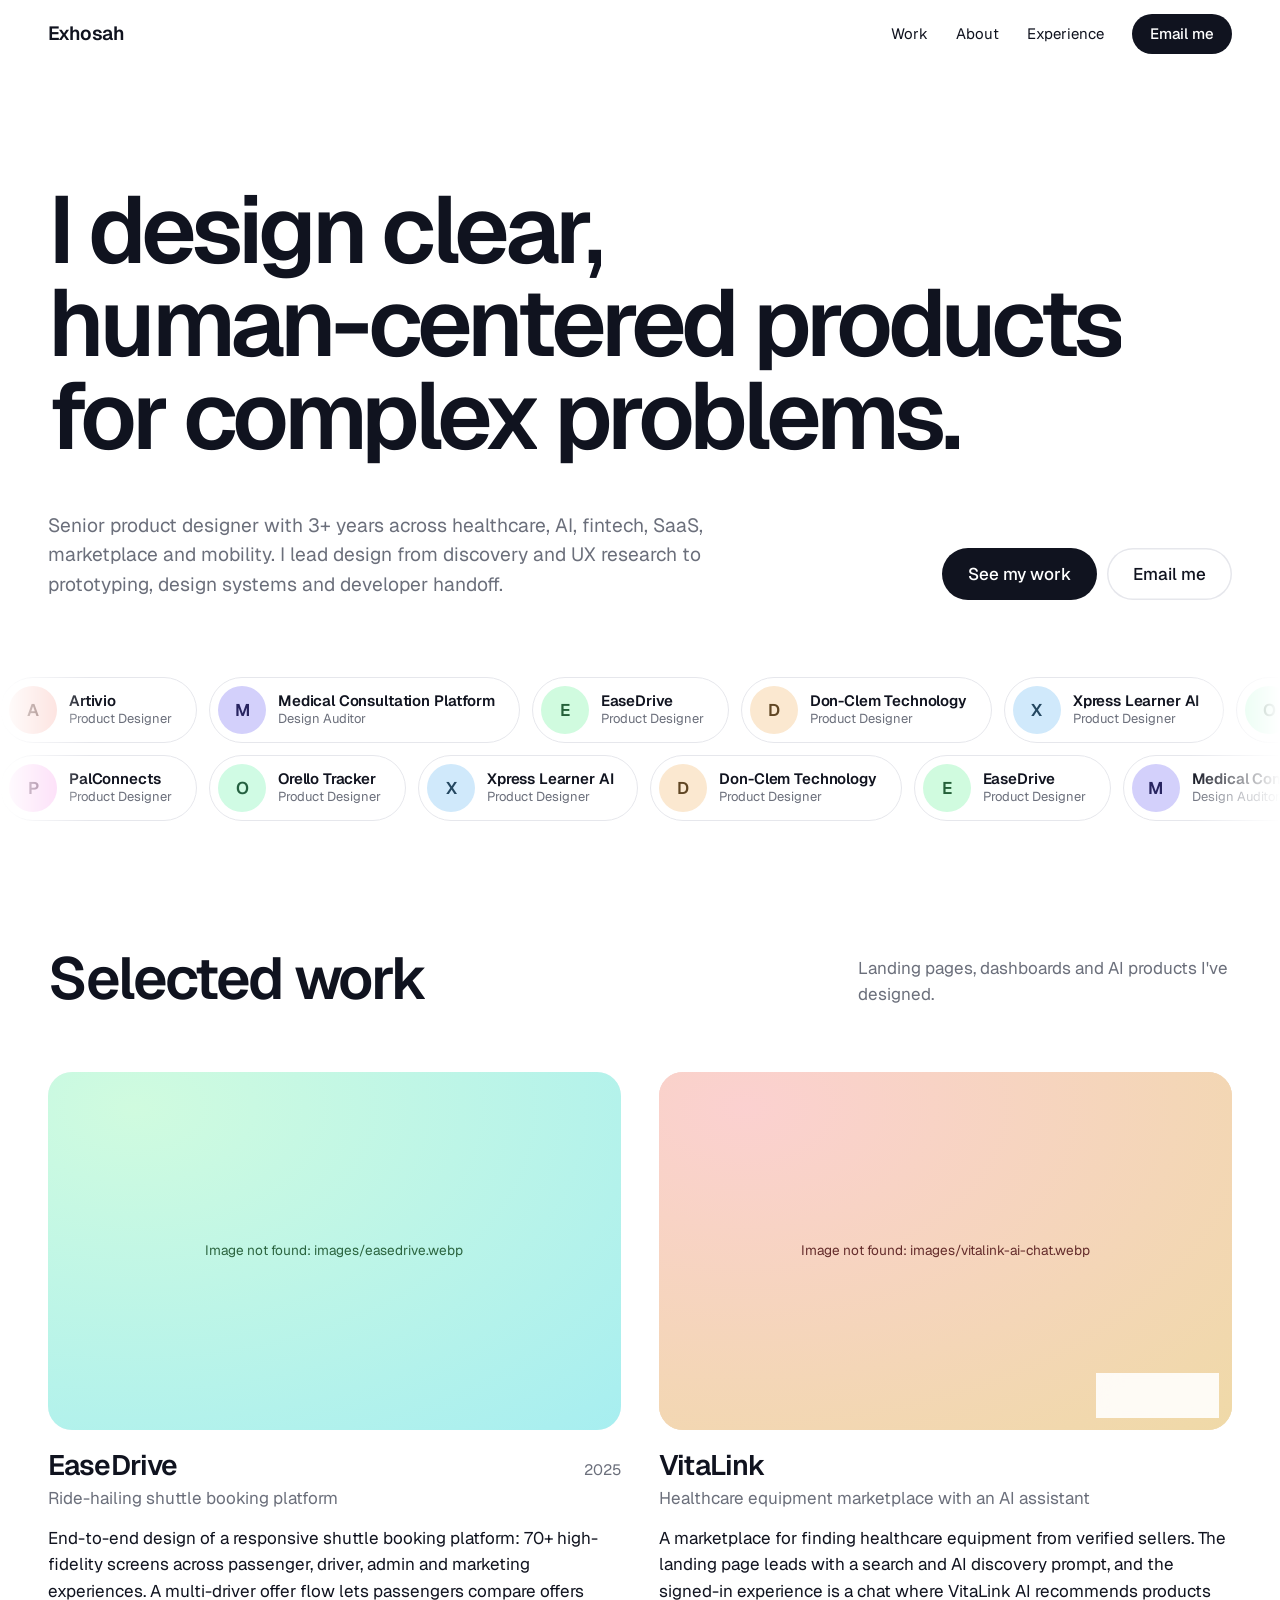
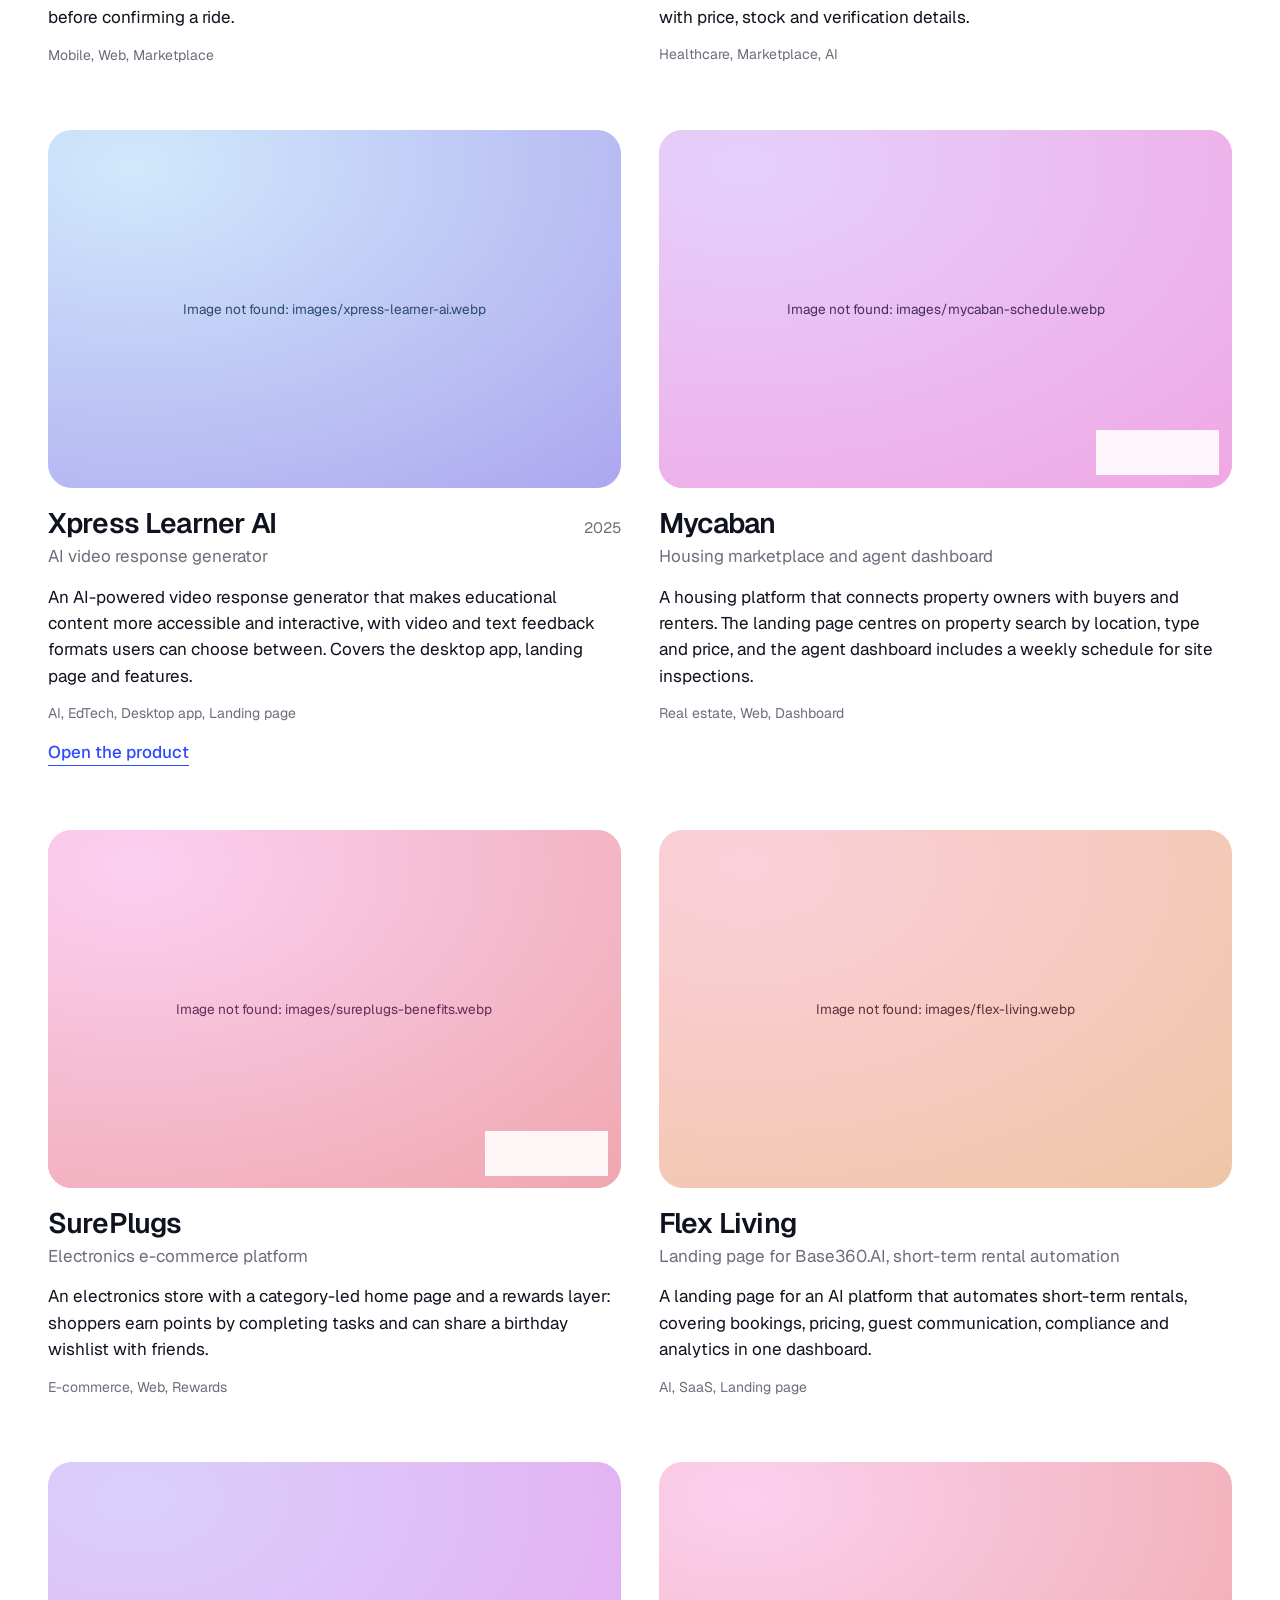
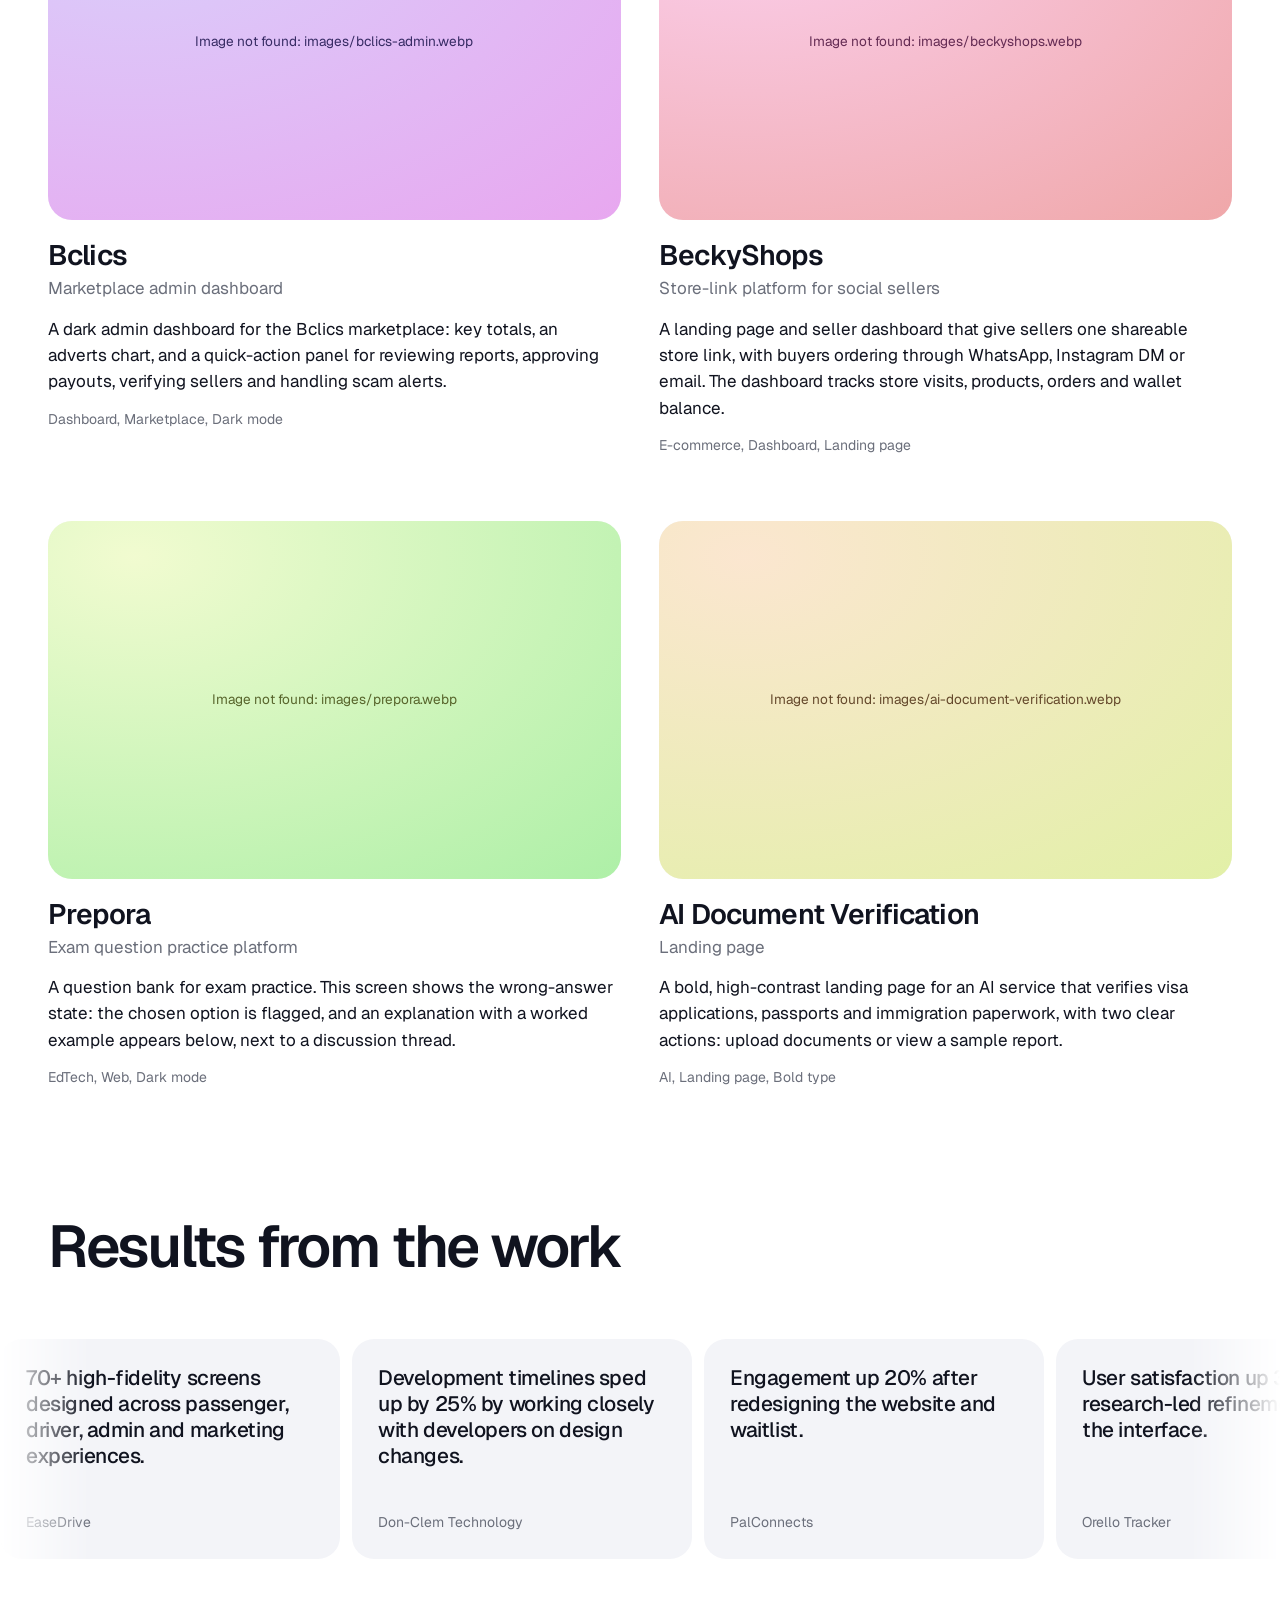
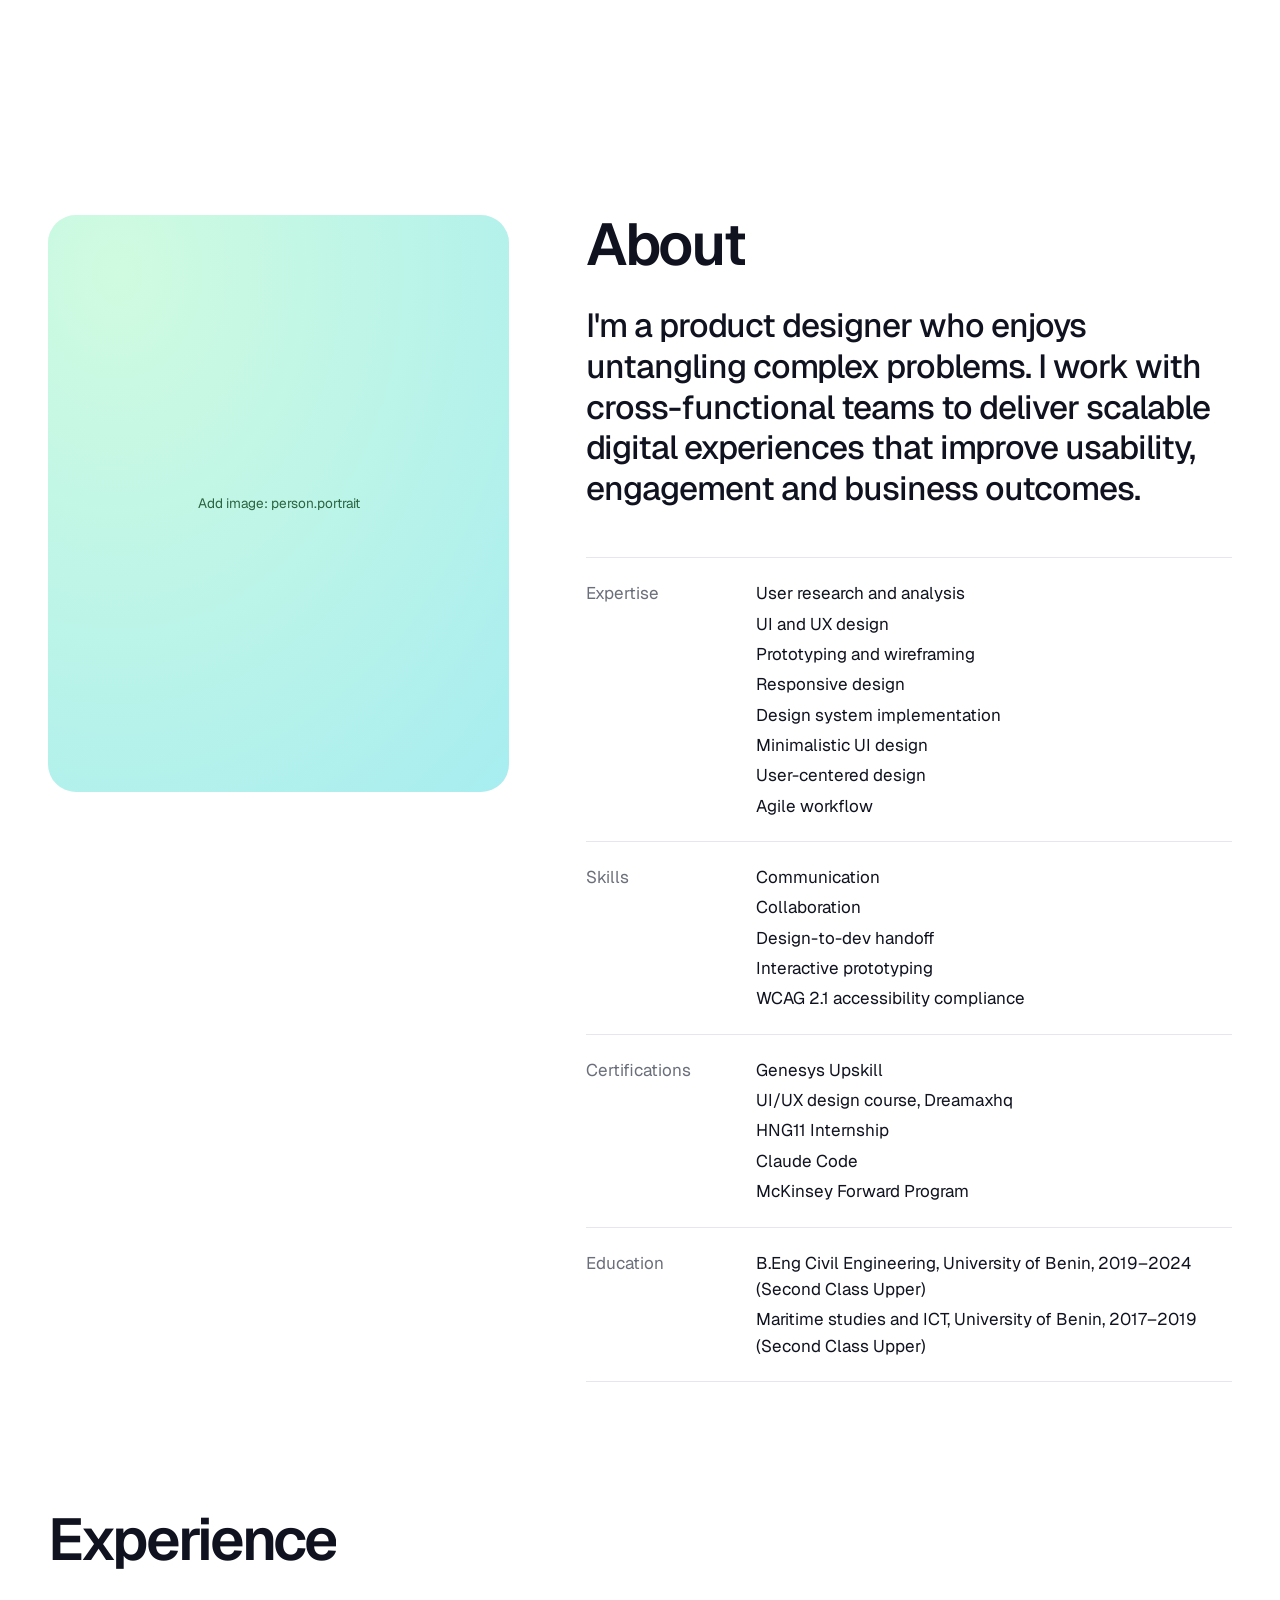
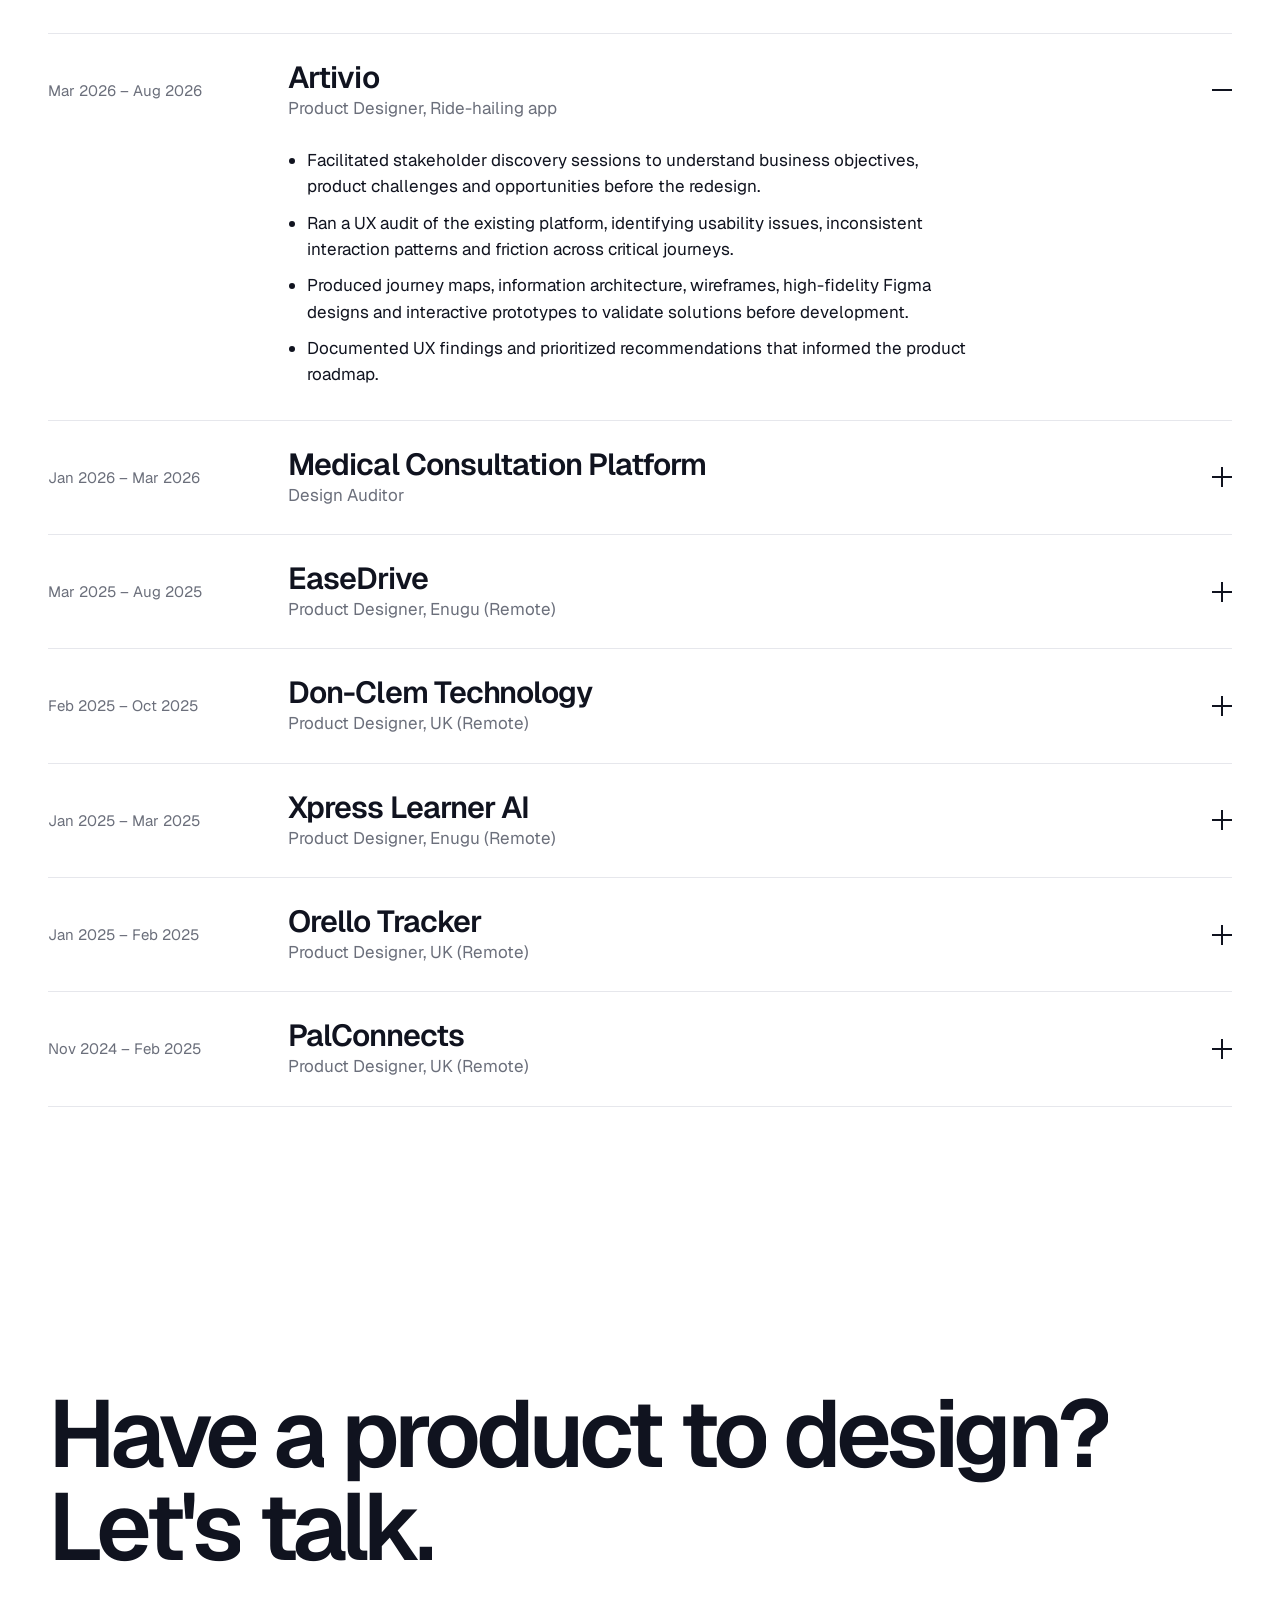
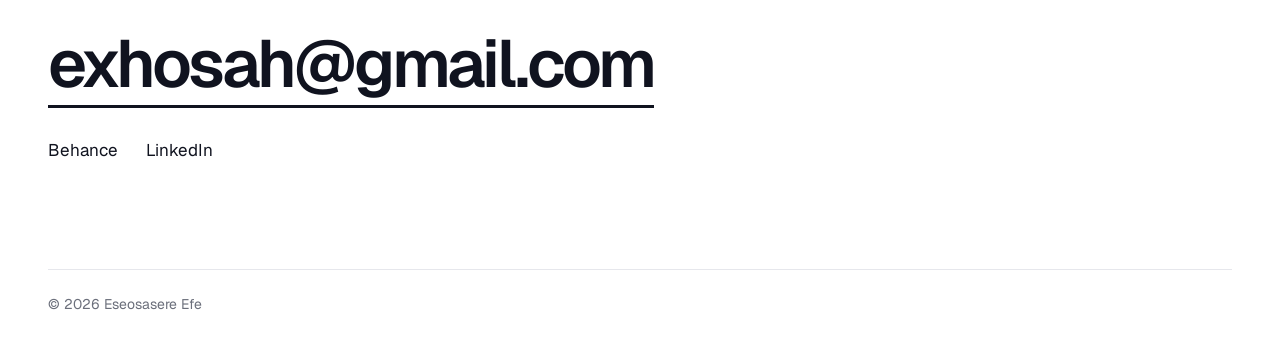
==== index.html @ f3c44dd8 "Add files via upload" ====
<!DOCTYPE html>
<html lang="en">
<head>
<meta charset="utf-8">
<meta name="viewport" content="width=device-width, initial-scale=1">
<title>Eseosasere Efe — Senior Product Designer</title>
<meta name="description" content="">

<script>
/* =========================================================================
   ✏️  EDIT YOUR CONTENT HERE  —  this is the only part you need to touch
   =========================================================================

   TEXT      Change anything inside "quotes".
   IMAGES    Each project has  images: ["images/a.webp", "images/b.webp"].
             The first image is the cover; extra images become a slideshow
             with arrows. Files live in the "images" folder next to this
             index.html, or paste a full https:// link. Use [] to show a
             coloured placeholder that tells you which field to fill.
   HIDE      Add  show: false  to a project to hide it without deleting it.
   ADD/REMOVE  Copy a whole { ... }, block inside projects / experience /
             impact and paste it where you want it. Delete a block to remove.
   COLOURS & FONT  See "theme". Any Google Font name works for `font`.
   HOSTING   Drag this file (plus your images folder) onto Netlify Drop,
             Vercel, or GitHub Pages.
   ========================================================================= */

const SITE = {

  meta: {
    title: "Eseosasere Efe — Senior Product Designer",
    description: "Senior product designer with 3+ years designing web and mobile products across healthcare, AI, fintech, SaaS, marketplace and mobility."
  },

  theme: {
    font: "Geist",                 // any Google Font, e.g. "Inter Tight", "Instrument Sans"
    fontWeights: "400;500;600;700",
    paper:   "#ffffff",            // page background
    surface: "#f3f4f8",            // cards and placeholders
    ink:     "#10131f",            // main text
    muted:   "#6b6f7b",            // secondary text
    line:    "#e6e7ec",            // borders and dividers
    accent:  "#2f4bff"             // hover and focus colour
  },

  person: {
    name: "Eseosasere Efe",
    nickname: "Exhosah",           // shown as the logo in the top bar
    title: "Senior Product Designer",
    email: "exhosah@gmail.com",
    portrait: "images/portrait.webp",  // photo for the About section (4:5 frame)
    links: [
      { label: "Behance",  url: "https://be.net/exhosahefe1" },
      { label: "LinkedIn", url: "https://linkedin.com/in/exhosah-e-985487235/" }
    ]
  },

  hero: {
    headline: "I design clear, human-centered products for complex problems.",
    intro: "Senior product designer with 3+ years across healthcare, AI, fintech, SaaS, marketplace and mobility. I lead design from discovery and UX research to prototyping, design systems and developer handoff.",
    primaryCta: "See my work",
    secondaryCta: "Email me"
  },

  work: {
    heading: "Selected work",
    intro: "Landing pages, dashboards and AI products I've designed.",
    projects: [
      {
        name: "EaseDrive",
        kind: "Ride-hailing shuttle booking platform",
        year: "2025",
        tags: ["Mobile", "Web", "Marketplace"],
        images: ["images/easedrive.webp"],
        summary: "End-to-end design of a responsive shuttle booking platform: 70+ high-fidelity screens across passenger, driver, admin and marketing experiences. A multi-driver offer flow lets passengers compare offers before confirming a ride.",
        link: "", linkLabel: ""
      },
      {
        name: "VitaLink",
        kind: "Healthcare equipment marketplace with an AI assistant",
        year: "",
        tags: ["Healthcare", "Marketplace", "AI"],
        images: ["images/vitalink-landing.webp", "images/vitalink-ai-chat.webp"],
        summary: "A marketplace for finding healthcare equipment from verified sellers. The landing page leads with a search and AI discovery prompt, and the signed-in experience is a chat where VitaLink AI recommends products with price, stock and verification details.",
        link: "", linkLabel: ""
      },
      {
        name: "Xpress Learner AI",
        kind: "AI video response generator",
        year: "2025",
        tags: ["AI", "EdTech", "Desktop app", "Landing page"],
        images: ["images/xpress-learner-ai.webp"],
        summary: "An AI-powered video response generator that makes educational content more accessible and interactive, with video and text feedback formats users can choose between. Covers the desktop app, landing page and features.",
        link: "https://xpress-ai.netlify.app/login", linkLabel: "Open the product"
      },
      {
        name: "Mycaban",
        kind: "Housing marketplace and agent dashboard",
        year: "",
        tags: ["Real estate", "Web", "Dashboard"],
        images: ["images/mycaban-landing.webp", "images/mycaban-schedule.webp"],
        summary: "A housing platform that connects property owners with buyers and renters. The landing page centres on property search by location, type and price, and the agent dashboard includes a weekly schedule for site inspections.",
        link: "", linkLabel: ""
      },
      {
        name: "SurePlugs",
        kind: "Electronics e-commerce platform",
        year: "",
        tags: ["E-commerce", "Web", "Rewards"],
        images: ["images/sureplugs-home.webp", "images/sureplugs-benefits.webp"],
        summary: "An electronics store with a category-led home page and a rewards layer: shoppers earn points by completing tasks and can share a birthday wishlist with friends.",
        link: "", linkLabel: ""
      },
      {
        name: "Flex Living",
        kind: "Landing page for Base360.AI, short-term rental automation",
        year: "",
        tags: ["AI", "SaaS", "Landing page"],
        images: ["images/flex-living.webp"],
        summary: "A landing page for an AI platform that automates short-term rentals, covering bookings, pricing, guest communication, compliance and analytics in one dashboard.",
        link: "", linkLabel: ""
      },
      {
        name: "Bclics",
        kind: "Marketplace admin dashboard",
        year: "",
        tags: ["Dashboard", "Marketplace", "Dark mode"],
        images: ["images/bclics-admin.webp"],
        summary: "A dark admin dashboard for the Bclics marketplace: key totals, an adverts chart, and a quick-action panel for reviewing reports, approving payouts, verifying sellers and handling scam alerts.",
        link: "", linkLabel: ""
      },
      {
        name: "BeckyShops",
        kind: "Store-link platform for social sellers",
        year: "",
        tags: ["E-commerce", "Dashboard", "Landing page"],
        images: ["images/beckyshops.webp"],
        summary: "A landing page and seller dashboard that give sellers one shareable store link, with buyers ordering through WhatsApp, Instagram DM or email. The dashboard tracks store visits, products, orders and wallet balance.",
        link: "", linkLabel: ""
      },
      {
        name: "Prepora",
        kind: "Exam question practice platform",
        year: "",
        tags: ["EdTech", "Web", "Dark mode"],
        images: ["images/prepora.webp"],
        summary: "A question bank for exam practice. This screen shows the wrong-answer state: the chosen option is flagged, and an explanation with a worked example appears below, next to a discussion thread.",
        link: "", linkLabel: ""
      },
      {
        name: "AI Document Verification",
        kind: "Landing page",
        year: "",
        tags: ["AI", "Landing page", "Bold type"],
        images: ["images/ai-document-verification.webp"],
        summary: "A bold, high-contrast landing page for an AI service that verifies visa applications, passports and immigration paperwork, with two clear actions: upload documents or view a sample report.",
        link: "", linkLabel: ""
      },

      /* ---- Hidden for now (no images yet). Remove "show: false" to bring one back. ---- */
      {
        show: false,
        name: "Medical consultation platform", kind: "UX audit and redesign", year: "2026",
        tags: ["Healthcare", "Web", "UX audit"], images: [],
        summary: "A UX audit and redesign of a healthcare platform that connects patients, doctors, pharmacies, HMOs and laboratories. The audit's prioritized recommendations shaped the redesign of key journeys.",
        link: "", linkLabel: ""
      },
      {
        show: false,
        name: "Artivio", kind: "Ride-hailing app redesign", year: "2026",
        tags: ["Mobile", "UX audit", "Prototyping"], images: [],
        summary: "Stakeholder discovery and a UX audit of the existing platform, followed by journey maps, information architecture, wireframes, high-fidelity Figma designs and interactive prototypes.",
        link: "", linkLabel: ""
      },
      {
        show: false,
        name: "AI Interview Preparation Platform", kind: "Don-Clem Technology", year: "2025",
        tags: ["AI", "Web", "User research"], images: [],
        summary: "Research-led design of an AI interview preparation platform with curated learning paths, which reached a 15% completion rate.",
        link: "https://donclemtech.com/", linkLabel: "Visit Don-Clem Technology"
      },
      {
        show: false,
        name: "PalsConnect", kind: "Website, waitlist, chat app UI and CRM dashboard", year: "2024",
        tags: ["Web", "Mobile", "Dashboard"], images: [],
        summary: "Redesigned the website and waitlist to lift engagement by 20%, and designed a CRM dashboard for transactions, affiliate payments and user support.",
        link: "https://palsconnects.com/", linkLabel: "Visit PalsConnect"
      },
      {
        show: false,
        name: "Orello Tracker", kind: "Task management plugin and marketing website", year: "2025",
        tags: ["SaaS", "Plugin", "Design system"], images: [],
        summary: "A task management dashboard and analytics workflows for designers and teams, backed by a reusable component library shared across the plugin and the marketing site.",
        link: "", linkLabel: ""
      }
    ]
  },

  impact: {
    heading: "Results from the work",
    items: [
      { text: "70+ high-fidelity screens designed across passenger, driver, admin and marketing experiences.", source: "EaseDrive" },
      { text: "Development timelines sped up by 25% by working closely with developers on design changes.", source: "Don-Clem Technology" },
      { text: "Engagement up 20% after redesigning the website and waitlist.", source: "PalConnects" },
      { text: "User satisfaction up 30% after research-led refinements to the interface.", source: "Orello Tracker" },
      { text: "User engagement up 25% with an AI-powered video response generator.", source: "Xpress Learner AI" },
      { text: "Task completion time down 20% after usability testing and workflow refinements.", source: "Xpress Learner AI" },
      { text: "Revision cycles cut by 25% through close collaboration with developers and stakeholders.", source: "PalConnects" }
    ]
  },

  about: {
    heading: "About",
    lead: "I'm a product designer who enjoys untangling complex problems. I work with cross-functional teams to deliver scalable digital experiences that improve usability, engagement and business outcomes.",
    details: [
      { label: "Expertise", items: [
        "User research and analysis", "UI and UX design", "Prototyping and wireframing",
        "Responsive design", "Design system implementation", "Minimalistic UI design",
        "User-centered design", "Agile workflow" ] },
      { label: "Skills", items: [
        "Communication", "Collaboration", "Design-to-dev handoff",
        "Interactive prototyping", "WCAG 2.1 accessibility compliance" ] },
      { label: "Certifications", items: [
        "Genesys Upskill", "UI/UX design course, Dreamaxhq", "HNG11 Internship",
        "Claude Code", "McKinsey Forward Program" ] },
      { label: "Education", items: [
        "B.Eng Civil Engineering, University of Benin, 2019–2024 (Second Class Upper)",
        "Maritime studies and ICT, University of Benin, 2017–2019 (Second Class Upper)" ] }
    ]
  },

  experience: {
    heading: "Experience",
    items: [
      {
        company: "Artivio", role: "Product Designer", location: "Ride-hailing app",
        dates: "Mar 2026 – Aug 2026", logo: "",
        bullets: [
          "Facilitated stakeholder discovery sessions to understand business objectives, product challenges and opportunities before the redesign.",
          "Ran a UX audit of the existing platform, identifying usability issues, inconsistent interaction patterns and friction across critical journeys.",
          "Produced journey maps, information architecture, wireframes, high-fidelity Figma designs and interactive prototypes to validate solutions before development.",
          "Documented UX findings and prioritized recommendations that informed the product roadmap."
        ]
      },
      {
        company: "Medical Consultation Platform", role: "Design Auditor", location: "",
        dates: "Jan 2026 – Mar 2026", logo: "",
        bullets: [
          "Collaborated with stakeholders to understand business goals and user pain points before starting the redesign.",
          "Conducted a comprehensive UX audit that identified usability issues, inconsistencies and workflow bottlenecks.",
          "Produced actionable recommendations that shaped the redesign strategy and prioritized high-impact improvements.",
          "Redesigned key journeys and components for a more intuitive, accessible and efficient healthcare experience."
        ]
      },
      {
        company: "EaseDrive", role: "Product Designer", location: "Enugu (Remote)",
        dates: "Mar 2025 – Aug 2025", logo: "",
        bullets: [
          "Led end-to-end design of a responsive shuttle booking platform: 70+ high-fidelity Figma screens across passenger, driver, admin and marketing experiences.",
          "Designed journeys for three user roles covering onboarding, ride booking, driver bidding, payments, earnings, support and verification.",
          "Introduced a multi-driver offer workflow so passengers can compare offers before confirming, increasing transparency and control.",
          "Designed loading, empty, success, error and 404 states, email templates and onboarding, and produced developer-ready specs, annotations and flows."
        ]
      },
      {
        company: "Don-Clem Technology", role: "Product Designer", location: "UK (Remote)",
        dates: "Feb 2025 – Oct 2025", logo: "",
        bullets: [
          "Led design on two major projects, including an AI Interview Preparation Platform, grounded in in-depth user research.",
          "Directed a team of interns, improving project delivery efficiency by 15%.",
          "Worked with developers to implement design changes, shortening feedback loops and speeding development timelines by 25%.",
          "Curated learning paths reached a 15% completion rate."
        ]
      },
      {
        company: "Xpress Learner AI", role: "Product Designer", location: "Enugu (Remote)",
        dates: "Jan 2025 – Mar 2025", logo: "",
        bullets: [
          "Designed an AI-powered video response generator, increasing user engagement by 25%.",
          "Built the UI for video and text-based feedback so users can receive responses in the format they prefer.",
          "Refined workflows through usability testing, cutting task completion time by 20%.",
          "Worked with engineers on video processing speed, improving response delivery time by 15%."
        ]
      },
      {
        company: "Orello Tracker", role: "Product Designer", location: "UK (Remote)",
        dates: "Jan 2025 – Feb 2025", logo: "",
        bullets: [
          "Led end-to-end design of the plugin and its marketing website, including a task management dashboard and analytics workflows.",
          "Ran user research and usability testing, which raised user satisfaction by 30%.",
          "Created a scalable design system and reusable component library for consistency across the plugin and the website."
        ]
      },
      {
        company: "PalConnects", role: "Product Designer", location: "UK (Remote)",
        dates: "Nov 2024 – Feb 2025", logo: "",
        bullets: [
          "Redesigned the PalsConnect website and waitlist, increasing engagement by 20% through streamlined navigation and responsive design.",
          "Designed the CRM dashboard for transaction management, affiliate payments and user support.",
          "Used research and usability testing to find pain points, improving efficiency and satisfaction by 30%.",
          "Collaborated with developers and stakeholders, reducing revision cycles by 25%."
        ]
      }
    ]
  },

  contact: {
    heading: "Have a product to design? Let's talk."
  }
};
</script>

<style>
:root{
  --paper:#fff; --surface:#f3f4f8; --ink:#10131f; --muted:#6b6f7b; --line:#e6e7ec; --accent:#2f4bff;
  --font:"Geist","Inter",system-ui,-apple-system,"Segoe UI",Roboto,sans-serif;
  --ease:cubic-bezier(.2,.7,.1,1);
  --g:12px; --pad:clamp(20px,4vw,48px);
}
*{box-sizing:border-box;margin:0}
html{scroll-behavior:smooth;-webkit-text-size-adjust:100%}
body{font-family:var(--font);background:var(--paper);color:var(--ink);font-size:17px;line-height:1.55;
  -webkit-font-smoothing:antialiased;text-rendering:optimizeLegibility;overflow-x:hidden}
img{display:block;max-width:100%}
a{color:inherit;text-decoration:none}
ul{list-style:none;padding:0}
:focus-visible{outline:2px solid var(--accent);outline-offset:4px;border-radius:6px}
.wrap{max-width:1280px;margin-inline:auto;padding-inline:var(--pad)}
section[id],footer[id]{scroll-margin-top:72px}

/* ---------- type ---------- */
.display{font-size:clamp(2.6rem,7.4vw,6.4rem);line-height:.98;letter-spacing:-.05em;font-weight:600;max-width:15em}
.h2{font-size:clamp(2rem,4.6vw,3.75rem);line-height:1;letter-spacing:-.04em;font-weight:600}
.w{display:inline-block;overflow:hidden;vertical-align:top;padding-bottom:.12em;margin-bottom:-.12em}
.wi{display:inline-block;transform:translateY(108%);transition:transform 1s var(--ease);transition-delay:calc(var(--i) * 55ms)}
.in .wi{transform:translateY(0)}

/* rolling link text */
.roll{display:inline-block;position:relative;overflow:hidden;height:1.25em;line-height:1.25;vertical-align:top}
.roll-a,.roll-b{display:block;transition:transform .55s var(--ease)}
.roll-b{position:absolute;left:0;top:100%}
a:hover .roll-a,a:focus-visible .roll-a,a:hover .roll-b,a:focus-visible .roll-b{transform:translateY(-100%)}

/* ---------- nav ---------- */
.nav{position:sticky;top:0;z-index:20;border-bottom:1px solid transparent;
  background:color-mix(in srgb,var(--paper) 84%,transparent);
  backdrop-filter:saturate(1.4) blur(14px);-webkit-backdrop-filter:saturate(1.4) blur(14px);transition:border-color .3s}
.nav.scrolled{border-color:var(--line)}
.nav-in{display:flex;align-items:center;justify-content:space-between;height:68px}
.brand{font-weight:600;font-size:1.2rem;letter-spacing:-.03em}
.nav nav{display:flex;align-items:center;gap:28px;font-size:15px}
.nav nav a:not(.btn){display:flex;align-items:center;height:40px}

/* ---------- buttons ---------- */
.btn{display:inline-flex;align-items:center;height:52px;padding:0 26px;border-radius:999px;background:var(--ink);color:#fff;
  font-weight:500;transition:background .3s,box-shadow .3s}
.btn:hover{background:var(--accent)}
.btn.ghost{background:transparent;color:var(--ink);box-shadow:inset 0 0 0 1.5px var(--line)}
.btn.ghost:hover{background:var(--surface)}
.btn-sm{height:40px;padding:0 18px;font-size:15px}

/* ---------- hero ---------- */
.hero{padding-top:clamp(56px,9vw,120px)}
.hero-foot{display:flex;justify-content:space-between;align-items:flex-end;gap:32px;flex-wrap:wrap;margin-top:clamp(28px,4vw,48px);
  opacity:0;transform:translateY(16px);transition:opacity .9s var(--ease) .55s,transform .9s var(--ease) .55s}
.lead{max-width:54ch;font-size:clamp(1.05rem,1.5vw,1.25rem);color:var(--muted)}
.cta{display:flex;gap:10px;flex-wrap:wrap}
.loaded .hero-foot{opacity:1;transform:none}

/* ---------- marquee ---------- */
.marquees{display:grid;gap:var(--g);margin-top:clamp(44px,6vw,84px)}
.marquee{overflow:hidden;opacity:0;transition:opacity 1.2s ease .9s;
  -webkit-mask-image:linear-gradient(90deg,transparent,#000 7%,#000 93%,transparent);
  mask-image:linear-gradient(90deg,transparent,#000 7%,#000 93%,transparent)}
.loaded .marquee{opacity:1}
.track{display:flex;width:max-content;animation:slide var(--dur,80s) linear infinite}
.marquee.rev .track{animation-direction:reverse}
.marquee:hover .track,.marquee:focus-within .track{animation-play-state:paused}
.group{display:flex;gap:var(--g);padding:0 var(--g) 0 0}
@keyframes slide{to{transform:translateX(-50%)}}

.pill{display:flex;align-items:center;gap:12px;padding:8px 24px 8px 8px;border:1px solid var(--line);border-radius:999px;
  background:var(--paper);white-space:nowrap}
.av{width:48px;height:48px;border-radius:50%;flex:none;display:grid;place-items:center;font-weight:600;
  background:hsl(var(--h) 85% 90%);color:hsl(var(--h) 45% 26%)}
img.av{display:block;object-fit:cover}
.pill b{display:block;font-weight:600;font-size:15px;letter-spacing:-.01em;line-height:1.25}
.pill small{display:block;color:var(--muted);font-size:13px;line-height:1.3}

.quote{width:340px;min-height:220px;flex:none;padding:26px;border-radius:22px;background:var(--surface);
  display:flex;flex-direction:column;justify-content:space-between;gap:28px;white-space:normal}
.quote p{font-size:1.3rem;line-height:1.25;letter-spacing:-.02em;font-weight:500}
.quote small{color:var(--muted);font-size:14px}

/* ---------- sections ---------- */
.sec{padding-block:clamp(72px,10vw,140px)}
.sec-head{display:flex;justify-content:space-between;align-items:flex-end;gap:24px 48px;flex-wrap:wrap;margin-bottom:clamp(32px,5vw,64px)}
.sec-head p{max-width:34ch;color:var(--muted)}

/* ---------- work ---------- */
.grid{display:grid;grid-template-columns:repeat(2,minmax(0,1fr));gap:clamp(40px,5vw,72px) clamp(20px,3vw,40px)}
.card-media{position:relative;aspect-ratio:16/10;border-radius:24px;overflow:hidden;background:var(--surface)}
.slide{position:absolute;inset:0;width:100%;height:100%;object-fit:cover;object-position:50% 0;opacity:0;transition:opacity .6s ease}
.slide.on{opacity:1}
.ph{display:grid;place-items:center;text-align:center;padding:24px;font-size:.85rem;position:absolute;inset:0;
  background:radial-gradient(120% 120% at 15% 10%,hsl(var(--h) 85% 90%),hsl(calc(var(--h) + 40) 70% 80%));color:hsl(var(--h) 40% 28%)}
.gal{position:absolute;right:14px;bottom:14px;display:flex;align-items:center;gap:6px;padding:5px;border-radius:999px;
  background:color-mix(in srgb,var(--paper) 88%,transparent);backdrop-filter:blur(10px);-webkit-backdrop-filter:blur(10px);
  box-shadow:0 0 0 1px var(--line)}
.gal button{width:32px;height:32px;border:0;border-radius:50%;background:transparent;color:var(--ink);font:inherit;font-size:18px;line-height:1;cursor:pointer;
  display:grid;place-items:center;transition:background .25s}
.gal button:hover{background:var(--surface)}
.gal .count{font-size:13px;color:var(--muted);min-width:34px;text-align:center;font-variant-numeric:tabular-nums}
.card-top{display:flex;justify-content:space-between;align-items:baseline;gap:16px;margin-top:20px}
.card h3{font-size:clamp(1.4rem,2.2vw,1.8rem);letter-spacing:-.03em;font-weight:600;line-height:1.1}
.card .year{color:var(--muted);font-size:15px}
.card .kind{color:var(--muted);margin-top:4px}
.card .sum{margin-top:14px;max-width:62ch}
.card .tags{margin-top:14px;color:var(--muted);font-size:14px}
.card .out{display:inline-block;margin-top:14px;color:var(--accent);font-weight:500;border-bottom:1.5px solid currentColor}

/* ---------- about ---------- */
.about{display:grid;grid-template-columns:minmax(0,5fr) minmax(0,7fr);gap:clamp(32px,6vw,96px);align-items:start}
.portrait{position:sticky;top:96px;aspect-ratio:4/5;border-radius:28px;overflow:hidden;background:var(--surface)}
.portrait img,.portrait .ph{position:absolute;inset:0;width:100%;height:100%;object-fit:cover;object-position:50% 25%}
.about-lead{font-size:clamp(1.45rem,2.6vw,2.1rem);line-height:1.22;letter-spacing:-.03em;font-weight:500;margin-top:clamp(20px,3vw,32px)}
.facts{margin-top:48px;border-top:1px solid var(--line)}
.fact{display:grid;grid-template-columns:150px 1fr;gap:20px;padding:22px 0;border-bottom:1px solid var(--line)}
.fact dt{color:var(--muted)}
.fact ul{display:grid;gap:4px}

/* ---------- experience ---------- */
.xps{border-top:1px solid var(--line)}
.xp{border-bottom:1px solid var(--line);interpolate-size:allow-keywords}
.xp::details-content{block-size:0;overflow:hidden;transition:block-size .5s var(--ease),content-visibility .5s allow-discrete}
.xp[open]::details-content{block-size:auto}
.xp summary{list-style:none;cursor:pointer;display:grid;grid-template-columns:220px 1fr 32px;gap:20px;align-items:center;padding:26px 0}
.xp summary::-webkit-details-marker{display:none}
.xp-date{color:var(--muted);font-size:15px}
.xp-main b{display:block;font-size:clamp(1.3rem,2.4vw,1.9rem);letter-spacing:-.03em;font-weight:600;line-height:1.15}
.xp-main span{color:var(--muted)}
.xp-icon{position:relative;width:20px;height:20px;justify-self:end}
.xp-icon::before,.xp-icon::after{content:"";position:absolute;left:0;right:0;top:50%;height:2px;margin-top:-1px;background:currentColor;transition:transform .4s var(--ease)}
.xp-icon::after{transform:rotate(90deg)}
.xp[open] .xp-icon::after{transform:rotate(0)}
.xp-body{padding:0 52px 32px 240px}
.xp-body ul{display:grid;gap:10px;max-width:62ch;list-style:disc;padding-left:1.1em}

/* ---------- footer ---------- */
.foot{padding-block:clamp(80px,12vw,160px) 40px}
.mail{display:inline-block;margin-top:clamp(24px,4vw,48px);font-size:clamp(1.5rem,5.2vw,4.4rem);letter-spacing:-.045em;font-weight:600;
  border-bottom:3px solid var(--ink);line-height:1.25;word-break:break-all}
.foot-links{display:flex;gap:28px;flex-wrap:wrap;margin-top:32px}
.fine{margin-top:clamp(56px,8vw,112px);padding-top:24px;border-top:1px solid var(--line);color:var(--muted);font-size:14px}

/* ---------- responsive ---------- */
@media(max-width:820px){
  .about{grid-template-columns:1fr}
  .portrait{position:relative;top:0;max-width:420px}
  .grid{grid-template-columns:1fr}
}
@media(max-width:720px){
  .nav nav a:not(.btn){display:none}
  .xp summary{grid-template-columns:1fr 28px}
  .xp-date{grid-column:1/-1}
  .xp-body{padding:0 0 28px}
  .fact{grid-template-columns:1fr;gap:8px}
}

/* ---------- reduced motion ---------- */
@media(prefers-reduced-motion:reduce){
  html{scroll-behavior:auto}
  .wi{transform:none!important;transition:none!important}
  .hero-foot,.marquee{opacity:1!important;transform:none!important;transition:none!important}
  .track{animation:none!important}
  .marquee{overflow-x:auto}
  .roll-a,.roll-b,.slide{transition:none!important}
}
</style>
</head>

<body>
<div id="app"></div>

<script>
(function(){
  const S = SITE, T = S.theme, P = S.person;
  const root = document.documentElement;

  /* theme + font */
  [["paper","--paper"],["surface","--surface"],["ink","--ink"],["muted","--muted"],["line","--line"],["accent","--accent"]]
    .forEach(([k,v]) => T[k] && root.style.setProperty(v, T[k]));
  if (T.font) {
    root.style.setProperty("--font", `"${T.font}","Inter",system-ui,-apple-system,"Segoe UI",Roboto,sans-serif`);
    const fam = encodeURIComponent(T.font).replace(/%20/g, "+");
    [["preconnect","https://fonts.googleapis.com"],["preconnect","https://fonts.gstatic.com","anonymous"]].forEach(([rel,href,co]) => {
      const l = document.createElement("link"); l.rel = rel; l.href = href; if (co) l.crossOrigin = co; document.head.appendChild(l);
    });
    const css = document.createElement("link"); css.rel = "stylesheet";
    css.href = `https://fonts.googleapis.com/css2?family=${fam}:wght@${T.fontWeights || "400;500;600;700"}&display=swap`;
    document.head.appendChild(css);
  }

  /* meta */
  document.title = S.meta.title;
  const md = document.querySelector('meta[name="description"]'); if (md) md.content = S.meta.description;

  /* helpers */
  const esc = s => String(s == null ? "" : s).replace(/[&<>"']/g, c => ({"&":"&amp;","<":"&lt;",">":"&gt;",'"':"&quot;","'":"&#39;"}[c]));
  const hue = s => { let h = 7; for (const c of String(s)) h = (h * 31 + c.charCodeAt(0)) >>> 0; return h % 360; };
  const words = t => esc(t).split(/\s+/).filter(Boolean).map((w,i) => `<span class="w"><span class="wi" style="--i:${i}">${w}</span></span>`).join(" ");
  const heading = (tag, cls, text, attr = "data-reveal") =>
    `<${tag} class="${cls}" ${attr} aria-label="${esc(text)}"><span aria-hidden="true">${words(text)}</span></${tag}>`;
  const roll = t => `<span class="roll"><span class="roll-a">${esc(t)}</span><span class="roll-b" aria-hidden="true">${esc(t)}</span></span>`;
  const fill = (a, w) => { if (!a.length) return a; let o = [...a]; while (o.length * w < 4200) o = o.concat(a); return o; };

  function media(src, alt, label, key) {
    const ph = `<div class="ph" style="--h:${hue(key)}"><span>${esc(label)}</span></div>`;
    if (!src) return ph;
    return `<img src="${esc(src)}" alt="${esc(alt)}" loading="lazy" data-ph="${esc(ph)}" onerror="this.outerHTML=this.dataset.ph">`;
  }
  function gallery(list, name, i) {
    if (!list.length) return media("", "", `Add images: work.projects[${i}].images`, name);
    const slides = list.map((src, n) =>
      `<img class="slide${n === 0 ? " on" : ""}" src="${esc(src)}" alt="${esc(name)}, image ${n + 1} of ${list.length}" loading="${i < 2 ? "eager" : "lazy"}"
        data-ph="${esc(`<div class="ph" style="--h:${hue(name)}"><span>Image not found: ${esc(src)}</span></div>`)}" onerror="this.outerHTML=this.dataset.ph">`).join("");
    const ui = list.length > 1 ? `
      <div class="gal" role="group" aria-label="${esc(name)} images">
        <button type="button" data-dir="-1" aria-label="Previous image">‹</button>
        <span class="count" aria-live="polite">1 / ${list.length}</span>
        <button type="button" data-dir="1" aria-label="Next image">›</button>
      </div>` : "";
    return slides + ui;
  }
  function avatar(item) {
    const h = hue(item.company);
    return item.logo
      ? `<img class="av" src="${esc(item.logo)}" alt="" style="--h:${h}">`
      : `<span class="av" style="--h:${h}" aria-hidden="true">${esc(item.company.trim().charAt(0).toUpperCase())}</span>`;
  }

  /* marquee builders */
  function marquee(listHtml, itemPx, speed, rev) {
    const n = listHtml.length, dur = Math.round(n * itemPx / speed);
    const g = listHtml.join("");
    return `<div class="marquee${rev ? " rev" : ""}"><div class="track" style="--dur:${dur}s">
      <ul class="group">${g}</ul><ul class="group" aria-hidden="true">${g}</ul></div></div>`;
  }
  const pill = e => `<li class="pill">${avatar(e)}<span><b>${esc(e.company)}</b><small>${esc(e.role)}</small></span></li>`;

  /* ---------- build ---------- */
  const exp = S.experience.items;
  const pillsA = fill(exp, 240).map(pill);
  const pillsB = fill([...exp].reverse(), 240).map(pill);
  const quotes = fill(S.impact.items, 352).map(q => `<li class="quote"><p>${esc(q.text)}</p><small>${esc(q.source)}</small></li>`);

  const nav = `
  <header class="nav" id="nav"><div class="wrap nav-in">
    <a class="brand" href="#top">${esc(P.nickname || P.name)}</a>
    <nav aria-label="Primary">
      <a href="#work">${roll("Work")}</a>
      <a href="#about">${roll("About")}</a>
      <a href="#experience">${roll("Experience")}</a>
      <a class="btn btn-sm" href="mailto:${esc(P.email)}">Email me</a>
    </nav>
  </div></header>`;

  const hero = `
  <section id="top" class="hero wrap">
    ${heading("h1", "display", S.hero.headline, "data-hero")}
    <div class="hero-foot">
      <p class="lead">${esc(S.hero.intro)}</p>
      <div class="cta">
        <a class="btn" href="#work">${esc(S.hero.primaryCta)}</a>
        <a class="btn ghost" href="mailto:${esc(P.email)}">${esc(S.hero.secondaryCta)}</a>
      </div>
    </div>
  </section>
  <div class="marquees" aria-label="Teams and products I have designed for">
    ${marquee(pillsA, 240, 45, false)}
    ${marquee(pillsB, 240, 38, true)}
  </div>`;

  const cards = S.work.projects.filter(p => p.show !== false).map((p, i) => {
    const imgs = p.images || (p.image ? [p.image] : []);
    return `
    <article class="card">
      <div class="card-media" data-gallery>${gallery(imgs, p.name, i)}</div>
      <div class="card-top"><h3>${esc(p.name)}</h3>${p.year ? `<span class="year">${esc(p.year)}</span>` : ""}</div>
      <p class="kind">${esc(p.kind)}</p>
      <p class="sum">${esc(p.summary)}</p>
      <p class="tags">${(p.tags || []).map(esc).join(", ")}</p>
      ${p.link ? `<a class="out" href="${esc(p.link)}" target="_blank" rel="noopener">${esc(p.linkLabel || "View project")}</a>` : ""}
    </article>`;
  }).join("");

  const work = `
  <section id="work" class="sec wrap">
    <div class="sec-head">${heading("h2", "h2", S.work.heading)}<p>${esc(S.work.intro)}</p></div>
    <div class="grid">${cards}</div>
  </section>`;

  const impact = `
  <section class="sec" style="padding-top:0" aria-label="${esc(S.impact.heading)}">
    <div class="wrap sec-head">${heading("h2", "h2", S.impact.heading)}</div>
    ${marquee(quotes, 352, 40, false)}
  </section>`;

  const facts = S.about.details.map(d => `
    <div class="fact"><dt>${esc(d.label)}</dt><dd><ul>${d.items.map(i => `<li>${esc(i)}</li>`).join("")}</ul></dd></div>`).join("");
  const about = `
  <section id="about" class="sec wrap">
    <div class="about">
      <div class="portrait">${media(P.portrait, P.name, "Add image: person.portrait", P.name)}</div>
      <div>
        ${heading("h2", "h2", S.about.heading)}
        <p class="about-lead">${esc(S.about.lead)}</p>
        <dl class="facts">${facts}</dl>
      </div>
    </div>
  </section>`;

  const xps = exp.map((e, i) => `
    <details class="xp"${i === 0 ? " open" : ""}>
      <summary>
        <span class="xp-date">${esc(e.dates)}</span>
        <span class="xp-main"><b>${esc(e.company)}</b><span>${esc(e.role)}${e.location ? ", " + esc(e.location) : ""}</span></span>
        <span class="xp-icon" aria-hidden="true"></span>
      </summary>
      <div class="xp-body"><ul>${e.bullets.map(b => `<li>${esc(b)}</li>`).join("")}</ul></div>
    </details>`).join("");
  const experience = `
  <section id="experience" class="sec wrap" style="padding-top:0">
    <div class="sec-head">${heading("h2", "h2", S.experience.heading)}</div>
    <div class="xps">${xps}</div>
  </section>`;

  const footer = `
  <footer id="contact" class="foot wrap">
    ${heading("h2", "display", S.contact.heading)}
    <a class="mail" href="mailto:${esc(P.email)}">${roll(P.email)}</a>
    <div class="foot-links">${P.links.map(l => `<a href="${esc(l.url)}" target="_blank" rel="noopener">${roll(l.label)}</a>`).join("")}</div>
    <p class="fine">© ${new Date().getFullYear()} ${esc(P.name)}</p>
  </footer>`;

  document.getElementById("app").innerHTML = nav + `<main>${hero}${work}${impact}${about}${experience}</main>` + footer;

  /* ---------- motion ---------- */
  // Headings reveal word by word as they scroll into view
  const targets = document.querySelectorAll("[data-reveal]");
  if ("IntersectionObserver" in window) {
    const io = new IntersectionObserver(es => es.forEach(e => {
      if (e.isIntersecting) { e.target.classList.add("in"); io.unobserve(e.target); }
    }), { threshold: .3, rootMargin: "0px 0px -6% 0px" });
    targets.forEach(t => io.observe(t));
  } else targets.forEach(t => t.classList.add("in"));

  // Page-load sequence: headline words, then intro, then marquees (waits for the font)
  const go = () => requestAnimationFrame(() => {
    document.body.classList.add("loaded");
    const h = document.querySelector("[data-hero]"); if (h) h.classList.add("in");
  });
  Promise.race([document.fonts ? document.fonts.ready : Promise.resolve(), new Promise(r => setTimeout(r, 1200))]).then(go);

  // Project image slideshows
  document.querySelectorAll("[data-gallery]").forEach(box => {
    const slides = [...box.querySelectorAll(".slide")], count = box.querySelector(".count");
    if (slides.length < 2) return;
    let cur = 0;
    box.addEventListener("click", e => {
      const btn = e.target.closest("button[data-dir]"); if (!btn) return;
      slides[cur].classList.remove("on");
      cur = (cur + Number(btn.dataset.dir) + slides.length) % slides.length;
      slides[cur].classList.add("on");
      count.textContent = `${cur + 1} / ${slides.length}`;
    });
  });

  // Hairline under the nav once you scroll
  const navEl = document.getElementById("nav");
  const onScroll = () => navEl.classList.toggle("scrolled", window.scrollY > 8);
  addEventListener("scroll", onScroll, { passive: true }); onScroll();
})();
</script>
</body>
</html>
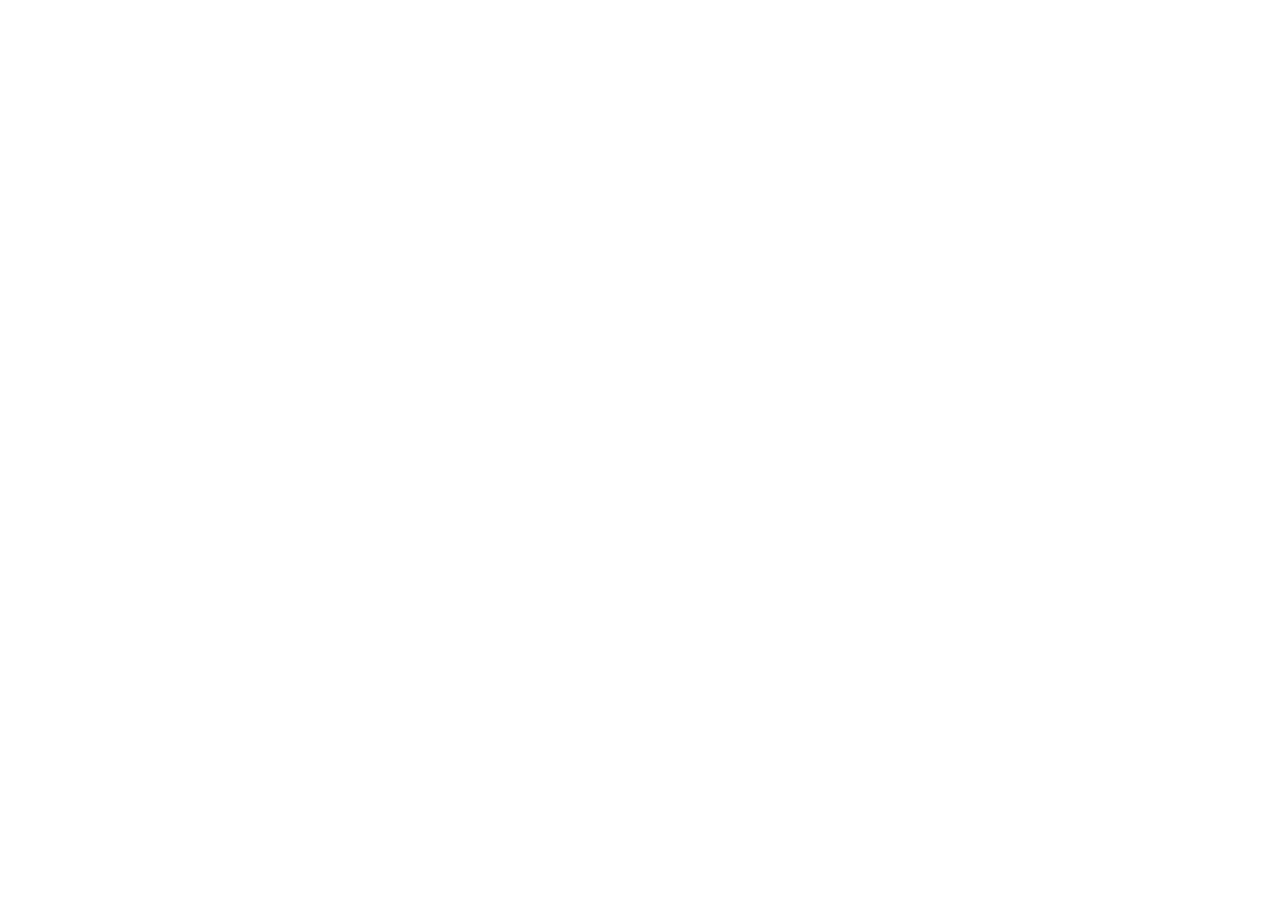
==== commit 4bd8bf29: "Add files via upload" ====
--- a/index.html
+++ b/index.html
@@ -5,682 +5,17 @@
 <meta name="viewport" content="width=device-width, initial-scale=1">
 <title>Eseosasere Efe — Senior Product Designer</title>
 <meta name="description" content="">
-
-<script>
-/* =========================================================================
-   ✏️  EDIT YOUR CONTENT HERE  —  this is the only part you need to touch
-   =========================================================================
-
-   TEXT      Change anything inside "quotes".
-   IMAGES    Each project has  images: ["images/a.webp", "images/b.webp"].
-             The first image is the cover; extra images become a slideshow
-             with arrows. Files live in the "images" folder next to this
-             index.html, or paste a full https:// link. Use [] to show a
-             coloured placeholder that tells you which field to fill.
-   HIDE      Add  show: false  to a project to hide it without deleting it.
-   ADD/REMOVE  Copy a whole { ... }, block inside projects / experience /
-             impact and paste it where you want it. Delete a block to remove.
-   COLOURS & FONT  See "theme". Any Google Font name works for `font`.
-   HOSTING   Drag this file (plus your images folder) onto Netlify Drop,
-             Vercel, or GitHub Pages.
-   ========================================================================= */
-
-const SITE = {
-
-  meta: {
-    title: "Eseosasere Efe — Senior Product Designer",
-    description: "Senior product designer with 3+ years designing web and mobile products across healthcare, AI, fintech, SaaS, marketplace and mobility."
-  },
-
-  theme: {
-    font: "Geist",                 // any Google Font, e.g. "Inter Tight", "Instrument Sans"
-    fontWeights: "400;500;600;700",
-    paper:   "#ffffff",            // page background
-    surface: "#f3f4f8",            // cards and placeholders
-    ink:     "#10131f",            // main text
-    muted:   "#6b6f7b",            // secondary text
-    line:    "#e6e7ec",            // borders and dividers
-    accent:  "#2f4bff"             // hover and focus colour
-  },
-
-  person: {
-    name: "Eseosasere Efe",
-    nickname: "Exhosah",           // shown as the logo in the top bar
-    title: "Senior Product Designer",
-    email: "exhosah@gmail.com",
-    portrait: "images/portrait.webp",  // photo for the About section (4:5 frame)
-    links: [
-      { label: "Behance",  url: "https://be.net/exhosahefe1" },
-      { label: "LinkedIn", url: "https://linkedin.com/in/exhosah-e-985487235/" }
-    ]
-  },
-
-  hero: {
-    headline: "I design clear, human-centered products for complex problems.",
-    intro: "Senior product designer with 3+ years across healthcare, AI, fintech, SaaS, marketplace and mobility. I lead design from discovery and UX research to prototyping, design systems and developer handoff.",
-    primaryCta: "See my work",
-    secondaryCta: "Email me"
-  },
-
-  work: {
-    heading: "Selected work",
-    intro: "Landing pages, dashboards and AI products I've designed.",
-    projects: [
-      {
-        name: "EaseDrive",
-        kind: "Ride-hailing shuttle booking platform",
-        year: "2025",
-        tags: ["Mobile", "Web", "Marketplace"],
-        images: ["images/easedrive.webp"],
-        summary: "End-to-end design of a responsive shuttle booking platform: 70+ high-fidelity screens across passenger, driver, admin and marketing experiences. A multi-driver offer flow lets passengers compare offers before confirming a ride.",
-        link: "", linkLabel: ""
-      },
-      {
-        name: "VitaLink",
-        kind: "Healthcare equipment marketplace with an AI assistant",
-        year: "",
-        tags: ["Healthcare", "Marketplace", "AI"],
-        images: ["images/vitalink-landing.webp", "images/vitalink-ai-chat.webp"],
-        summary: "A marketplace for finding healthcare equipment from verified sellers. The landing page leads with a search and AI discovery prompt, and the signed-in experience is a chat where VitaLink AI recommends products with price, stock and verification details.",
-        link: "", linkLabel: ""
-      },
-      {
-        name: "Xpress Learner AI",
-        kind: "AI video response generator",
-        year: "2025",
-        tags: ["AI", "EdTech", "Desktop app", "Landing page"],
-        images: ["images/xpress-learner-ai.webp"],
-        summary: "An AI-powered video response generator that makes educational content more accessible and interactive, with video and text feedback formats users can choose between. Covers the desktop app, landing page and features.",
-        link: "https://xpress-ai.netlify.app/login", linkLabel: "Open the product"
-      },
-      {
-        name: "Mycaban",
-        kind: "Housing marketplace and agent dashboard",
-        year: "",
-        tags: ["Real estate", "Web", "Dashboard"],
-        images: ["images/mycaban-landing.webp", "images/mycaban-schedule.webp"],
-        summary: "A housing platform that connects property owners with buyers and renters. The landing page centres on property search by location, type and price, and the agent dashboard includes a weekly schedule for site inspections.",
-        link: "", linkLabel: ""
-      },
-      {
-        name: "SurePlugs",
-        kind: "Electronics e-commerce platform",
-        year: "",
-        tags: ["E-commerce", "Web", "Rewards"],
-        images: ["images/sureplugs-home.webp", "images/sureplugs-benefits.webp"],
-        summary: "An electronics store with a category-led home page and a rewards layer: shoppers earn points by completing tasks and can share a birthday wishlist with friends.",
-        link: "", linkLabel: ""
-      },
-      {
-        name: "Flex Living",
-        kind: "Landing page for Base360.AI, short-term rental automation",
-        year: "",
-        tags: ["AI", "SaaS", "Landing page"],
-        images: ["images/flex-living.webp"],
-        summary: "A landing page for an AI platform that automates short-term rentals, covering bookings, pricing, guest communication, compliance and analytics in one dashboard.",
-        link: "", linkLabel: ""
-      },
-      {
-        name: "Bclics",
-        kind: "Marketplace admin dashboard",
-        year: "",
-        tags: ["Dashboard", "Marketplace", "Dark mode"],
-        images: ["images/bclics-admin.webp"],
-        summary: "A dark admin dashboard for the Bclics marketplace: key totals, an adverts chart, and a quick-action panel for reviewing reports, approving payouts, verifying sellers and handling scam alerts.",
-        link: "", linkLabel: ""
-      },
-      {
-        name: "BeckyShops",
-        kind: "Store-link platform for social sellers",
-        year: "",
-        tags: ["E-commerce", "Dashboard", "Landing page"],
-        images: ["images/beckyshops.webp"],
-        summary: "A landing page and seller dashboard that give sellers one shareable store link, with buyers ordering through WhatsApp, Instagram DM or email. The dashboard tracks store visits, products, orders and wallet balance.",
-        link: "", linkLabel: ""
-      },
-      {
-        name: "Prepora",
-        kind: "Exam question practice platform",
-        year: "",
-        tags: ["EdTech", "Web", "Dark mode"],
-        images: ["images/prepora.webp"],
-        summary: "A question bank for exam practice. This screen shows the wrong-answer state: the chosen option is flagged, and an explanation with a worked example appears below, next to a discussion thread.",
-        link: "", linkLabel: ""
-      },
-      {
-        name: "AI Document Verification",
-        kind: "Landing page",
-        year: "",
-        tags: ["AI", "Landing page", "Bold type"],
-        images: ["images/ai-document-verification.webp"],
-        summary: "A bold, high-contrast landing page for an AI service that verifies visa applications, passports and immigration paperwork, with two clear actions: upload documents or view a sample report.",
-        link: "", linkLabel: ""
-      },
-
-      /* ---- Hidden for now (no images yet). Remove "show: false" to bring one back. ---- */
-      {
-        show: false,
-        name: "Medical consultation platform", kind: "UX audit and redesign", year: "2026",
-        tags: ["Healthcare", "Web", "UX audit"], images: [],
-        summary: "A UX audit and redesign of a healthcare platform that connects patients, doctors, pharmacies, HMOs and laboratories. The audit's prioritized recommendations shaped the redesign of key journeys.",
-        link: "", linkLabel: ""
-      },
-      {
-        show: false,
-        name: "Artivio", kind: "Ride-hailing app redesign", year: "2026",
-        tags: ["Mobile", "UX audit", "Prototyping"], images: [],
-        summary: "Stakeholder discovery and a UX audit of the existing platform, followed by journey maps, information architecture, wireframes, high-fidelity Figma designs and interactive prototypes.",
-        link: "", linkLabel: ""
-      },
-      {
-        show: false,
-        name: "AI Interview Preparation Platform", kind: "Don-Clem Technology", year: "2025",
-        tags: ["AI", "Web", "User research"], images: [],
-        summary: "Research-led design of an AI interview preparation platform with curated learning paths, which reached a 15% completion rate.",
-        link: "https://donclemtech.com/", linkLabel: "Visit Don-Clem Technology"
-      },
-      {
-        show: false,
-        name: "PalsConnect", kind: "Website, waitlist, chat app UI and CRM dashboard", year: "2024",
-        tags: ["Web", "Mobile", "Dashboard"], images: [],
-        summary: "Redesigned the website and waitlist to lift engagement by 20%, and designed a CRM dashboard for transactions, affiliate payments and user support.",
-        link: "https://palsconnects.com/", linkLabel: "Visit PalsConnect"
-      },
-      {
-        show: false,
-        name: "Orello Tracker", kind: "Task management plugin and marketing website", year: "2025",
-        tags: ["SaaS", "Plugin", "Design system"], images: [],
-        summary: "A task management dashboard and analytics workflows for designers and teams, backed by a reusable component library shared across the plugin and the marketing site.",
-        link: "", linkLabel: ""
-      }
-    ]
-  },
-
-  impact: {
-    heading: "Results from the work",
-    items: [
-      { text: "70+ high-fidelity screens designed across passenger, driver, admin and marketing experiences.", source: "EaseDrive" },
-      { text: "Development timelines sped up by 25% by working closely with developers on design changes.", source: "Don-Clem Technology" },
-      { text: "Engagement up 20% after redesigning the website and waitlist.", source: "PalConnects" },
-      { text: "User satisfaction up 30% after research-led refinements to the interface.", source: "Orello Tracker" },
-      { text: "User engagement up 25% with an AI-powered video response generator.", source: "Xpress Learner AI" },
-      { text: "Task completion time down 20% after usability testing and workflow refinements.", source: "Xpress Learner AI" },
-      { text: "Revision cycles cut by 25% through close collaboration with developers and stakeholders.", source: "PalConnects" }
-    ]
-  },
-
-  about: {
-    heading: "About",
-    lead: "I'm a product designer who enjoys untangling complex problems. I work with cross-functional teams to deliver scalable digital experiences that improve usability, engagement and business outcomes.",
-    details: [
-      { label: "Expertise", items: [
-        "User research and analysis", "UI and UX design", "Prototyping and wireframing",
-        "Responsive design", "Design system implementation", "Minimalistic UI design",
-        "User-centered design", "Agile workflow" ] },
-      { label: "Skills", items: [
-        "Communication", "Collaboration", "Design-to-dev handoff",
-        "Interactive prototyping", "WCAG 2.1 accessibility compliance" ] },
-      { label: "Certifications", items: [
-        "Genesys Upskill", "UI/UX design course, Dreamaxhq", "HNG11 Internship",
-        "Claude Code", "McKinsey Forward Program" ] },
-      { label: "Education", items: [
-        "B.Eng Civil Engineering, University of Benin, 2019–2024 (Second Class Upper)",
-        "Maritime studies and ICT, University of Benin, 2017–2019 (Second Class Upper)" ] }
-    ]
-  },
-
-  experience: {
-    heading: "Experience",
-    items: [
-      {
-        company: "Artivio", role: "Product Designer", location: "Ride-hailing app",
-        dates: "Mar 2026 – Aug 2026", logo: "",
-        bullets: [
-          "Facilitated stakeholder discovery sessions to understand business objectives, product challenges and opportunities before the redesign.",
-          "Ran a UX audit of the existing platform, identifying usability issues, inconsistent interaction patterns and friction across critical journeys.",
-          "Produced journey maps, information architecture, wireframes, high-fidelity Figma designs and interactive prototypes to validate solutions before development.",
-          "Documented UX findings and prioritized recommendations that informed the product roadmap."
-        ]
-      },
-      {
-        company: "Medical Consultation Platform", role: "Design Auditor", location: "",
-        dates: "Jan 2026 – Mar 2026", logo: "",
-        bullets: [
-          "Collaborated with stakeholders to understand business goals and user pain points before starting the redesign.",
-          "Conducted a comprehensive UX audit that identified usability issues, inconsistencies and workflow bottlenecks.",
-          "Produced actionable recommendations that shaped the redesign strategy and prioritized high-impact improvements.",
-          "Redesigned key journeys and components for a more intuitive, accessible and efficient healthcare experience."
-        ]
-      },
-      {
-        company: "EaseDrive", role: "Product Designer", location: "Enugu (Remote)",
-        dates: "Mar 2025 – Aug 2025", logo: "",
-        bullets: [
-          "Led end-to-end design of a responsive shuttle booking platform: 70+ high-fidelity Figma screens across passenger, driver, admin and marketing experiences.",
-          "Designed journeys for three user roles covering onboarding, ride booking, driver bidding, payments, earnings, support and verification.",
-          "Introduced a multi-driver offer workflow so passengers can compare offers before confirming, increasing transparency and control.",
-          "Designed loading, empty, success, error and 404 states, email templates and onboarding, and produced developer-ready specs, annotations and flows."
-        ]
-      },
-      {
-        company: "Don-Clem Technology", role: "Product Designer", location: "UK (Remote)",
-        dates: "Feb 2025 – Oct 2025", logo: "",
-        bullets: [
-          "Led design on two major projects, including an AI Interview Preparation Platform, grounded in in-depth user research.",
-          "Directed a team of interns, improving project delivery efficiency by 15%.",
-          "Worked with developers to implement design changes, shortening feedback loops and speeding development timelines by 25%.",
-          "Curated learning paths reached a 15% completion rate."
-        ]
-      },
-      {
-        company: "Xpress Learner AI", role: "Product Designer", location: "Enugu (Remote)",
-        dates: "Jan 2025 – Mar 2025", logo: "",
-        bullets: [
-          "Designed an AI-powered video response generator, increasing user engagement by 25%.",
-          "Built the UI for video and text-based feedback so users can receive responses in the format they prefer.",
-          "Refined workflows through usability testing, cutting task completion time by 20%.",
-          "Worked with engineers on video processing speed, improving response delivery time by 15%."
-        ]
-      },
-      {
-        company: "Orello Tracker", role: "Product Designer", location: "UK (Remote)",
-        dates: "Jan 2025 – Feb 2025", logo: "",
-        bullets: [
-          "Led end-to-end design of the plugin and its marketing website, including a task management dashboard and analytics workflows.",
-          "Ran user research and usability testing, which raised user satisfaction by 30%.",
-          "Created a scalable design system and reusable component library for consistency across the plugin and the website."
-        ]
-      },
-      {
-        company: "PalConnects", role: "Product Designer", location: "UK (Remote)",
-        dates: "Nov 2024 – Feb 2025", logo: "",
-        bullets: [
-          "Redesigned the PalsConnect website and waitlist, increasing engagement by 20% through streamlined navigation and responsive design.",
-          "Designed the CRM dashboard for transaction management, affiliate payments and user support.",
-          "Used research and usability testing to find pain points, improving efficiency and satisfaction by 30%.",
-          "Collaborated with developers and stakeholders, reducing revision cycles by 25%."
-        ]
-      }
-    ]
-  },
-
-  contact: {
-    heading: "Have a product to design? Let's talk."
-  }
-};
-</script>
-
-<style>
-:root{
-  --paper:#fff; --surface:#f3f4f8; --ink:#10131f; --muted:#6b6f7b; --line:#e6e7ec; --accent:#2f4bff;
-  --font:"Geist","Inter",system-ui,-apple-system,"Segoe UI",Roboto,sans-serif;
-  --ease:cubic-bezier(.2,.7,.1,1);
-  --g:12px; --pad:clamp(20px,4vw,48px);
-}
-*{box-sizing:border-box;margin:0}
-html{scroll-behavior:smooth;-webkit-text-size-adjust:100%}
-body{font-family:var(--font);background:var(--paper);color:var(--ink);font-size:17px;line-height:1.55;
-  -webkit-font-smoothing:antialiased;text-rendering:optimizeLegibility;overflow-x:hidden}
-img{display:block;max-width:100%}
-a{color:inherit;text-decoration:none}
-ul{list-style:none;padding:0}
-:focus-visible{outline:2px solid var(--accent);outline-offset:4px;border-radius:6px}
-.wrap{max-width:1280px;margin-inline:auto;padding-inline:var(--pad)}
-section[id],footer[id]{scroll-margin-top:72px}
-
-/* ---------- type ---------- */
-.display{font-size:clamp(2.6rem,7.4vw,6.4rem);line-height:.98;letter-spacing:-.05em;font-weight:600;max-width:15em}
-.h2{font-size:clamp(2rem,4.6vw,3.75rem);line-height:1;letter-spacing:-.04em;font-weight:600}
-.w{display:inline-block;overflow:hidden;vertical-align:top;padding-bottom:.12em;margin-bottom:-.12em}
-.wi{display:inline-block;transform:translateY(108%);transition:transform 1s var(--ease);transition-delay:calc(var(--i) * 55ms)}
-.in .wi{transform:translateY(0)}
-
-/* rolling link text */
-.roll{display:inline-block;position:relative;overflow:hidden;height:1.25em;line-height:1.25;vertical-align:top}
-.roll-a,.roll-b{display:block;transition:transform .55s var(--ease)}
-.roll-b{position:absolute;left:0;top:100%}
-a:hover .roll-a,a:focus-visible .roll-a,a:hover .roll-b,a:focus-visible .roll-b{transform:translateY(-100%)}
-
-/* ---------- nav ---------- */
-.nav{position:sticky;top:0;z-index:20;border-bottom:1px solid transparent;
-  background:color-mix(in srgb,var(--paper) 84%,transparent);
-  backdrop-filter:saturate(1.4) blur(14px);-webkit-backdrop-filter:saturate(1.4) blur(14px);transition:border-color .3s}
-.nav.scrolled{border-color:var(--line)}
-.nav-in{display:flex;align-items:center;justify-content:space-between;height:68px}
-.brand{font-weight:600;font-size:1.2rem;letter-spacing:-.03em}
-.nav nav{display:flex;align-items:center;gap:28px;font-size:15px}
-.nav nav a:not(.btn){display:flex;align-items:center;height:40px}
-
-/* ---------- buttons ---------- */
-.btn{display:inline-flex;align-items:center;height:52px;padding:0 26px;border-radius:999px;background:var(--ink);color:#fff;
-  font-weight:500;transition:background .3s,box-shadow .3s}
-.btn:hover{background:var(--accent)}
-.btn.ghost{background:transparent;color:var(--ink);box-shadow:inset 0 0 0 1.5px var(--line)}
-.btn.ghost:hover{background:var(--surface)}
-.btn-sm{height:40px;padding:0 18px;font-size:15px}
-
-/* ---------- hero ---------- */
-.hero{padding-top:clamp(56px,9vw,120px)}
-.hero-foot{display:flex;justify-content:space-between;align-items:flex-end;gap:32px;flex-wrap:wrap;margin-top:clamp(28px,4vw,48px);
-  opacity:0;transform:translateY(16px);transition:opacity .9s var(--ease) .55s,transform .9s var(--ease) .55s}
-.lead{max-width:54ch;font-size:clamp(1.05rem,1.5vw,1.25rem);color:var(--muted)}
-.cta{display:flex;gap:10px;flex-wrap:wrap}
-.loaded .hero-foot{opacity:1;transform:none}
-
-/* ---------- marquee ---------- */
-.marquees{display:grid;gap:var(--g);margin-top:clamp(44px,6vw,84px)}
-.marquee{overflow:hidden;opacity:0;transition:opacity 1.2s ease .9s;
-  -webkit-mask-image:linear-gradient(90deg,transparent,#000 7%,#000 93%,transparent);
-  mask-image:linear-gradient(90deg,transparent,#000 7%,#000 93%,transparent)}
-.loaded .marquee{opacity:1}
-.track{display:flex;width:max-content;animation:slide var(--dur,80s) linear infinite}
-.marquee.rev .track{animation-direction:reverse}
-.marquee:hover .track,.marquee:focus-within .track{animation-play-state:paused}
-.group{display:flex;gap:var(--g);padding:0 var(--g) 0 0}
-@keyframes slide{to{transform:translateX(-50%)}}
-
-.pill{display:flex;align-items:center;gap:12px;padding:8px 24px 8px 8px;border:1px solid var(--line);border-radius:999px;
-  background:var(--paper);white-space:nowrap}
-.av{width:48px;height:48px;border-radius:50%;flex:none;display:grid;place-items:center;font-weight:600;
-  background:hsl(var(--h) 85% 90%);color:hsl(var(--h) 45% 26%)}
-img.av{display:block;object-fit:cover}
-.pill b{display:block;font-weight:600;font-size:15px;letter-spacing:-.01em;line-height:1.25}
-.pill small{display:block;color:var(--muted);font-size:13px;line-height:1.3}
-
-.quote{width:340px;min-height:220px;flex:none;padding:26px;border-radius:22px;background:var(--surface);
-  display:flex;flex-direction:column;justify-content:space-between;gap:28px;white-space:normal}
-.quote p{font-size:1.3rem;line-height:1.25;letter-spacing:-.02em;font-weight:500}
-.quote small{color:var(--muted);font-size:14px}
-
-/* ---------- sections ---------- */
-.sec{padding-block:clamp(72px,10vw,140px)}
-.sec-head{display:flex;justify-content:space-between;align-items:flex-end;gap:24px 48px;flex-wrap:wrap;margin-bottom:clamp(32px,5vw,64px)}
-.sec-head p{max-width:34ch;color:var(--muted)}
-
-/* ---------- work ---------- */
-.grid{display:grid;grid-template-columns:repeat(2,minmax(0,1fr));gap:clamp(40px,5vw,72px) clamp(20px,3vw,40px)}
-.card-media{position:relative;aspect-ratio:16/10;border-radius:24px;overflow:hidden;background:var(--surface)}
-.slide{position:absolute;inset:0;width:100%;height:100%;object-fit:cover;object-position:50% 0;opacity:0;transition:opacity .6s ease}
-.slide.on{opacity:1}
-.ph{display:grid;place-items:center;text-align:center;padding:24px;font-size:.85rem;position:absolute;inset:0;
-  background:radial-gradient(120% 120% at 15% 10%,hsl(var(--h) 85% 90%),hsl(calc(var(--h) + 40) 70% 80%));color:hsl(var(--h) 40% 28%)}
-.gal{position:absolute;right:14px;bottom:14px;display:flex;align-items:center;gap:6px;padding:5px;border-radius:999px;
-  background:color-mix(in srgb,var(--paper) 88%,transparent);backdrop-filter:blur(10px);-webkit-backdrop-filter:blur(10px);
-  box-shadow:0 0 0 1px var(--line)}
-.gal button{width:32px;height:32px;border:0;border-radius:50%;background:transparent;color:var(--ink);font:inherit;font-size:18px;line-height:1;cursor:pointer;
-  display:grid;place-items:center;transition:background .25s}
-.gal button:hover{background:var(--surface)}
-.gal .count{font-size:13px;color:var(--muted);min-width:34px;text-align:center;font-variant-numeric:tabular-nums}
-.card-top{display:flex;justify-content:space-between;align-items:baseline;gap:16px;margin-top:20px}
-.card h3{font-size:clamp(1.4rem,2.2vw,1.8rem);letter-spacing:-.03em;font-weight:600;line-height:1.1}
-.card .year{color:var(--muted);font-size:15px}
-.card .kind{color:var(--muted);margin-top:4px}
-.card .sum{margin-top:14px;max-width:62ch}
-.card .tags{margin-top:14px;color:var(--muted);font-size:14px}
-.card .out{display:inline-block;margin-top:14px;color:var(--accent);font-weight:500;border-bottom:1.5px solid currentColor}
-
-/* ---------- about ---------- */
-.about{display:grid;grid-template-columns:minmax(0,5fr) minmax(0,7fr);gap:clamp(32px,6vw,96px);align-items:start}
-.portrait{position:sticky;top:96px;aspect-ratio:4/5;border-radius:28px;overflow:hidden;background:var(--surface)}
-.portrait img,.portrait .ph{position:absolute;inset:0;width:100%;height:100%;object-fit:cover;object-position:50% 25%}
-.about-lead{font-size:clamp(1.45rem,2.6vw,2.1rem);line-height:1.22;letter-spacing:-.03em;font-weight:500;margin-top:clamp(20px,3vw,32px)}
-.facts{margin-top:48px;border-top:1px solid var(--line)}
-.fact{display:grid;grid-template-columns:150px 1fr;gap:20px;padding:22px 0;border-bottom:1px solid var(--line)}
-.fact dt{color:var(--muted)}
-.fact ul{display:grid;gap:4px}
-
-/* ---------- experience ---------- */
-.xps{border-top:1px solid var(--line)}
-.xp{border-bottom:1px solid var(--line);interpolate-size:allow-keywords}
-.xp::details-content{block-size:0;overflow:hidden;transition:block-size .5s var(--ease),content-visibility .5s allow-discrete}
-.xp[open]::details-content{block-size:auto}
-.xp summary{list-style:none;cursor:pointer;display:grid;grid-template-columns:220px 1fr 32px;gap:20px;align-items:center;padding:26px 0}
-.xp summary::-webkit-details-marker{display:none}
-.xp-date{color:var(--muted);font-size:15px}
-.xp-main b{display:block;font-size:clamp(1.3rem,2.4vw,1.9rem);letter-spacing:-.03em;font-weight:600;line-height:1.15}
-.xp-main span{color:var(--muted)}
-.xp-icon{position:relative;width:20px;height:20px;justify-self:end}
-.xp-icon::before,.xp-icon::after{content:"";position:absolute;left:0;right:0;top:50%;height:2px;margin-top:-1px;background:currentColor;transition:transform .4s var(--ease)}
-.xp-icon::after{transform:rotate(90deg)}
-.xp[open] .xp-icon::after{transform:rotate(0)}
-.xp-body{padding:0 52px 32px 240px}
-.xp-body ul{display:grid;gap:10px;max-width:62ch;list-style:disc;padding-left:1.1em}
-
-/* ---------- footer ---------- */
-.foot{padding-block:clamp(80px,12vw,160px) 40px}
-.mail{display:inline-block;margin-top:clamp(24px,4vw,48px);font-size:clamp(1.5rem,5.2vw,4.4rem);letter-spacing:-.045em;font-weight:600;
-  border-bottom:3px solid var(--ink);line-height:1.25;word-break:break-all}
-.foot-links{display:flex;gap:28px;flex-wrap:wrap;margin-top:32px}
-.fine{margin-top:clamp(56px,8vw,112px);padding-top:24px;border-top:1px solid var(--line);color:var(--muted);font-size:14px}
-
-/* ---------- responsive ---------- */
-@media(max-width:820px){
-  .about{grid-template-columns:1fr}
-  .portrait{position:relative;top:0;max-width:420px}
-  .grid{grid-template-columns:1fr}
-}
-@media(max-width:720px){
-  .nav nav a:not(.btn){display:none}
-  .xp summary{grid-template-columns:1fr 28px}
-  .xp-date{grid-column:1/-1}
-  .xp-body{padding:0 0 28px}
-  .fact{grid-template-columns:1fr;gap:8px}
-}
-
-/* ---------- reduced motion ---------- */
-@media(prefers-reduced-motion:reduce){
-  html{scroll-behavior:auto}
-  .wi{transform:none!important;transition:none!important}
-  .hero-foot,.marquee{opacity:1!important;transform:none!important;transition:none!important}
-  .track{animation:none!important}
-  .marquee{overflow-x:auto}
-  .roll-a,.roll-b,.slide{transition:none!important}
-}
-</style>
+<link rel="stylesheet" href="css/style.css">
+<script src="js/content.js"></script>   <!-- your text, images, colours (edit this one) -->
+<script src="js/theme.js"></script>     <!-- light/dark mode; runs first so there is no flash -->
 </head>
-
 <body>
 <div id="app"></div>
+<noscript>This portfolio needs JavaScript turned on to show its content.</noscript>
 
-<script>
-(function(){
-  const S = SITE, T = S.theme, P = S.person;
-  const root = document.documentElement;
-
-  /* theme + font */
-  [["paper","--paper"],["surface","--surface"],["ink","--ink"],["muted","--muted"],["line","--line"],["accent","--accent"]]
-    .forEach(([k,v]) => T[k] && root.style.setProperty(v, T[k]));
-  if (T.font) {
-    root.style.setProperty("--font", `"${T.font}","Inter",system-ui,-apple-system,"Segoe UI",Roboto,sans-serif`);
-    const fam = encodeURIComponent(T.font).replace(/%20/g, "+");
-    [["preconnect","https://fonts.googleapis.com"],["preconnect","https://fonts.gstatic.com","anonymous"]].forEach(([rel,href,co]) => {
-      const l = document.createElement("link"); l.rel = rel; l.href = href; if (co) l.crossOrigin = co; document.head.appendChild(l);
-    });
-    const css = document.createElement("link"); css.rel = "stylesheet";
-    css.href = `https://fonts.googleapis.com/css2?family=${fam}:wght@${T.fontWeights || "400;500;600;700"}&display=swap`;
-    document.head.appendChild(css);
-  }
-
-  /* meta */
-  document.title = S.meta.title;
-  const md = document.querySelector('meta[name="description"]'); if (md) md.content = S.meta.description;
-
-  /* helpers */
-  const esc = s => String(s == null ? "" : s).replace(/[&<>"']/g, c => ({"&":"&amp;","<":"&lt;",">":"&gt;",'"':"&quot;","'":"&#39;"}[c]));
-  const hue = s => { let h = 7; for (const c of String(s)) h = (h * 31 + c.charCodeAt(0)) >>> 0; return h % 360; };
-  const words = t => esc(t).split(/\s+/).filter(Boolean).map((w,i) => `<span class="w"><span class="wi" style="--i:${i}">${w}</span></span>`).join(" ");
-  const heading = (tag, cls, text, attr = "data-reveal") =>
-    `<${tag} class="${cls}" ${attr} aria-label="${esc(text)}"><span aria-hidden="true">${words(text)}</span></${tag}>`;
-  const roll = t => `<span class="roll"><span class="roll-a">${esc(t)}</span><span class="roll-b" aria-hidden="true">${esc(t)}</span></span>`;
-  const fill = (a, w) => { if (!a.length) return a; let o = [...a]; while (o.length * w < 4200) o = o.concat(a); return o; };
-
-  function media(src, alt, label, key) {
-    const ph = `<div class="ph" style="--h:${hue(key)}"><span>${esc(label)}</span></div>`;
-    if (!src) return ph;
-    return `<img src="${esc(src)}" alt="${esc(alt)}" loading="lazy" data-ph="${esc(ph)}" onerror="this.outerHTML=this.dataset.ph">`;
-  }
-  function gallery(list, name, i) {
-    if (!list.length) return media("", "", `Add images: work.projects[${i}].images`, name);
-    const slides = list.map((src, n) =>
-      `<img class="slide${n === 0 ? " on" : ""}" src="${esc(src)}" alt="${esc(name)}, image ${n + 1} of ${list.length}" loading="${i < 2 ? "eager" : "lazy"}"
-        data-ph="${esc(`<div class="ph" style="--h:${hue(name)}"><span>Image not found: ${esc(src)}</span></div>`)}" onerror="this.outerHTML=this.dataset.ph">`).join("");
-    const ui = list.length > 1 ? `
-      <div class="gal" role="group" aria-label="${esc(name)} images">
-        <button type="button" data-dir="-1" aria-label="Previous image">‹</button>
-        <span class="count" aria-live="polite">1 / ${list.length}</span>
-        <button type="button" data-dir="1" aria-label="Next image">›</button>
-      </div>` : "";
-    return slides + ui;
-  }
-  function avatar(item) {
-    const h = hue(item.company);
-    return item.logo
-      ? `<img class="av" src="${esc(item.logo)}" alt="" style="--h:${h}">`
-      : `<span class="av" style="--h:${h}" aria-hidden="true">${esc(item.company.trim().charAt(0).toUpperCase())}</span>`;
-  }
-
-  /* marquee builders */
-  function marquee(listHtml, itemPx, speed, rev) {
-    const n = listHtml.length, dur = Math.round(n * itemPx / speed);
-    const g = listHtml.join("");
-    return `<div class="marquee${rev ? " rev" : ""}"><div class="track" style="--dur:${dur}s">
-      <ul class="group">${g}</ul><ul class="group" aria-hidden="true">${g}</ul></div></div>`;
-  }
-  const pill = e => `<li class="pill">${avatar(e)}<span><b>${esc(e.company)}</b><small>${esc(e.role)}</small></span></li>`;
-
-  /* ---------- build ---------- */
-  const exp = S.experience.items;
-  const pillsA = fill(exp, 240).map(pill);
-  const pillsB = fill([...exp].reverse(), 240).map(pill);
-  const quotes = fill(S.impact.items, 352).map(q => `<li class="quote"><p>${esc(q.text)}</p><small>${esc(q.source)}</small></li>`);
-
-  const nav = `
-  <header class="nav" id="nav"><div class="wrap nav-in">
-    <a class="brand" href="#top">${esc(P.nickname || P.name)}</a>
-    <nav aria-label="Primary">
-      <a href="#work">${roll("Work")}</a>
-      <a href="#about">${roll("About")}</a>
-      <a href="#experience">${roll("Experience")}</a>
-      <a class="btn btn-sm" href="mailto:${esc(P.email)}">Email me</a>
-    </nav>
-  </div></header>`;
-
-  const hero = `
-  <section id="top" class="hero wrap">
-    ${heading("h1", "display", S.hero.headline, "data-hero")}
-    <div class="hero-foot">
-      <p class="lead">${esc(S.hero.intro)}</p>
-      <div class="cta">
-        <a class="btn" href="#work">${esc(S.hero.primaryCta)}</a>
-        <a class="btn ghost" href="mailto:${esc(P.email)}">${esc(S.hero.secondaryCta)}</a>
-      </div>
-    </div>
-  </section>
-  <div class="marquees" aria-label="Teams and products I have designed for">
-    ${marquee(pillsA, 240, 45, false)}
-    ${marquee(pillsB, 240, 38, true)}
-  </div>`;
-
-  const cards = S.work.projects.filter(p => p.show !== false).map((p, i) => {
-    const imgs = p.images || (p.image ? [p.image] : []);
-    return `
-    <article class="card">
-      <div class="card-media" data-gallery>${gallery(imgs, p.name, i)}</div>
-      <div class="card-top"><h3>${esc(p.name)}</h3>${p.year ? `<span class="year">${esc(p.year)}</span>` : ""}</div>
-      <p class="kind">${esc(p.kind)}</p>
-      <p class="sum">${esc(p.summary)}</p>
-      <p class="tags">${(p.tags || []).map(esc).join(", ")}</p>
-      ${p.link ? `<a class="out" href="${esc(p.link)}" target="_blank" rel="noopener">${esc(p.linkLabel || "View project")}</a>` : ""}
-    </article>`;
-  }).join("");
-
-  const work = `
-  <section id="work" class="sec wrap">
-    <div class="sec-head">${heading("h2", "h2", S.work.heading)}<p>${esc(S.work.intro)}</p></div>
-    <div class="grid">${cards}</div>
-  </section>`;
-
-  const impact = `
-  <section class="sec" style="padding-top:0" aria-label="${esc(S.impact.heading)}">
-    <div class="wrap sec-head">${heading("h2", "h2", S.impact.heading)}</div>
-    ${marquee(quotes, 352, 40, false)}
-  </section>`;
-
-  const facts = S.about.details.map(d => `
-    <div class="fact"><dt>${esc(d.label)}</dt><dd><ul>${d.items.map(i => `<li>${esc(i)}</li>`).join("")}</ul></dd></div>`).join("");
-  const about = `
-  <section id="about" class="sec wrap">
-    <div class="about">
-      <div class="portrait">${media(P.portrait, P.name, "Add image: person.portrait", P.name)}</div>
-      <div>
-        ${heading("h2", "h2", S.about.heading)}
-        <p class="about-lead">${esc(S.about.lead)}</p>
-        <dl class="facts">${facts}</dl>
-      </div>
-    </div>
-  </section>`;
-
-  const xps = exp.map((e, i) => `
-    <details class="xp"${i === 0 ? " open" : ""}>
-      <summary>
-        <span class="xp-date">${esc(e.dates)}</span>
-        <span class="xp-main"><b>${esc(e.company)}</b><span>${esc(e.role)}${e.location ? ", " + esc(e.location) : ""}</span></span>
-        <span class="xp-icon" aria-hidden="true"></span>
-      </summary>
-      <div class="xp-body"><ul>${e.bullets.map(b => `<li>${esc(b)}</li>`).join("")}</ul></div>
-    </details>`).join("");
-  const experience = `
-  <section id="experience" class="sec wrap" style="padding-top:0">
-    <div class="sec-head">${heading("h2", "h2", S.experience.heading)}</div>
-    <div class="xps">${xps}</div>
-  </section>`;
-
-  const footer = `
-  <footer id="contact" class="foot wrap">
-    ${heading("h2", "display", S.contact.heading)}
-    <a class="mail" href="mailto:${esc(P.email)}">${roll(P.email)}</a>
-    <div class="foot-links">${P.links.map(l => `<a href="${esc(l.url)}" target="_blank" rel="noopener">${roll(l.label)}</a>`).join("")}</div>
-    <p class="fine">© ${new Date().getFullYear()} ${esc(P.name)}</p>
-  </footer>`;
-
-  document.getElementById("app").innerHTML = nav + `<main>${hero}${work}${impact}${about}${experience}</main>` + footer;
-
-  /* ---------- motion ---------- */
-  // Headings reveal word by word as they scroll into view
-  const targets = document.querySelectorAll("[data-reveal]");
-  if ("IntersectionObserver" in window) {
-    const io = new IntersectionObserver(es => es.forEach(e => {
-      if (e.isIntersecting) { e.target.classList.add("in"); io.unobserve(e.target); }
-    }), { threshold: .3, rootMargin: "0px 0px -6% 0px" });
-    targets.forEach(t => io.observe(t));
-  } else targets.forEach(t => t.classList.add("in"));
-
-  // Page-load sequence: headline words, then intro, then marquees (waits for the font)
-  const go = () => requestAnimationFrame(() => {
-    document.body.classList.add("loaded");
-    const h = document.querySelector("[data-hero]"); if (h) h.classList.add("in");
-  });
-  Promise.race([document.fonts ? document.fonts.ready : Promise.resolve(), new Promise(r => setTimeout(r, 1200))]).then(go);
-
-  // Project image slideshows
-  document.querySelectorAll("[data-gallery]").forEach(box => {
-    const slides = [...box.querySelectorAll(".slide")], count = box.querySelector(".count");
-    if (slides.length < 2) return;
-    let cur = 0;
-    box.addEventListener("click", e => {
-      const btn = e.target.closest("button[data-dir]"); if (!btn) return;
-      slides[cur].classList.remove("on");
-      cur = (cur + Number(btn.dataset.dir) + slides.length) % slides.length;
-      slides[cur].classList.add("on");
-      count.textContent = `${cur + 1} / ${slides.length}`;
-    });
-  });
-
-  // Hairline under the nav once you scroll
-  const navEl = document.getElementById("nav");
-  const onScroll = () => navEl.classList.toggle("scrolled", window.scrollY > 8);
-  addEventListener("scroll", onScroll, { passive: true }); onScroll();
-})();
-</script>
+<script src="js/research.js"></script>  <!-- research tabs and diagrams (optional) -->
+<script src="js/main.js"></script>      <!-- builds the page -->
+<script src="js/play.js"></script>      <!-- interactions: cursor, tilt, stickers... (optional) -->
+<script src="js/game.js"></script>      <!-- XP, levels, stars, mini-game (optional; needs play.js) -->
 </body>
 </html>
--- a/css/style.css
+++ b/css/style.css
@@ -0,0 +1,97 @@
+:root { --navy:#1d3557; --blue:#4a90d9; --blue-bg:#eef3fb; --blue-tx:#2f6db5; --yellow:#fdd23a; --line:#dfe6f0; --muted:#718096; --err:#b42318; }
+  * { box-sizing: border-box; }
+  body { margin: 0; font: 12px Inter, Arial, sans-serif; background: #fff; color: var(--navy); }
+  [hidden] { display: none !important; }
+  button, input { font: inherit; }
+  button { border: 0; border-radius: 8px; padding: 10px 16px; font-weight: 600; cursor: pointer; }
+  button:disabled { opacity: .6; cursor: wait; }
+  :focus-visible { outline: 2px solid var(--blue); outline-offset: 2px; }
+  .primary { background: var(--navy); color: #fff; }
+  input { width: 100%; padding: 10px; border: 1px solid #dce4ee; border-radius: 8px; background: #fff; color: var(--navy); margin-bottom: 12px; }
+  label { display: block; color: var(--muted); font-size: 11px; margin-bottom: 7px; }
+  .logo { width: 28px; height: 28px; display: grid; place-items: center; background: var(--navy); color: #fff; border-radius: 8px; font-weight: 700; flex: none; }
+  .card { background: #fff; border: 1px solid var(--line); border-radius: 8px; padding: 14px 16px; margin-bottom: 14px; }
+  .muted { color: var(--muted); font-size: 11px; }
+  .ic { width: 16px; height: 16px; flex: none; }
+
+  #login { max-width: 360px; margin: 12vh auto; padding: 0 20px; }
+  #login .head { display: flex; align-items: center; gap: 10px; margin-bottom: 20px; font-size: 18px; font-weight: 700; }
+  .auth-title { font-size: 16px; font-weight: 700; margin-bottom: 12px; }
+  .msg { font-size: 12px; line-height: 1.5; color: var(--muted); margin: 12px 0 0; overflow-wrap: anywhere; }
+  .msg.error { color: var(--err); }
+
+  #app { display: grid; grid-template-columns: 190px 1fr; min-height: 100vh; }
+  aside { border-right: 1px solid var(--line); padding: 16px 12px; display: flex; flex-direction: column; gap: 18px; position: sticky; top: 0; height: 100vh; }
+  .brand { display: flex; align-items: center; gap: 8px; }
+  .brand input { margin: 0; border-color: transparent; padding: 5px; font-weight: 700; font-size: 13px; }
+  .brand input:hover, .brand input:focus { border-color: var(--line); }
+  .grp { display: flex; align-items: center; gap: 8px; font-weight: 700; font-size: 13px; padding: 6px 8px; margin-top: 8px; }
+  .nav a { display: block; padding: 7px 8px 7px 32px; border-radius: 6px; color: var(--muted); font-weight: 500; cursor: pointer; }
+  .nav a[aria-current="page"] { background: var(--blue-bg); color: var(--blue-tx); font-weight: 600; }
+  aside .grow { flex: 1; }
+  aside .signout { background: none; color: var(--navy); text-align: left; padding: 6px 8px; font-weight: 500; }
+  main { padding: 32px 48px; max-width: 1040px; width: 100%; margin: 0 auto; }
+
+  .welcome { text-align: center; margin: 20px 0 28px; }
+  .welcome h1 { font-size: 30px; font-weight: 800; letter-spacing: -.5px; }
+  .welcome p { font-style: italic; color: var(--muted); font-size: 14px; margin: 8px 0 0; }
+  h1 { font-size: 26px; margin: 0; display: flex; align-items: center; gap: 10px; }
+  h1 .ic { width: 26px; height: 26px; }
+  .page-head { border-bottom: 1px solid var(--line); padding-bottom: 12px; margin-bottom: 18px; }
+  h2 { font-size: 12px; font-weight: 600; color: var(--muted); margin: 22px 0 8px; }
+  .sugg { display: grid; grid-template-columns: repeat(auto-fit, minmax(150px, 1fr)); gap: 10px; margin-bottom: 8px; }
+  .sugg button { background: #fff; border: 1px solid var(--line); border-radius: 8px; padding: 12px; text-align: left; color: var(--navy); }
+  .sugg button:hover { background: var(--blue-bg); }
+  .sugg .ic { display: block; margin-bottom: 14px; }
+  .stats { display: grid; grid-template-columns: repeat(auto-fit, minmax(150px, 1fr)); gap: 10px; }
+  .stats .card { margin: 0; }
+  .stat-value { font-size: 20px; font-weight: 700; margin-top: 8px; font-variant-numeric: tabular-nums; }
+
+  .tabs { display: flex; gap: 16px; margin-bottom: 8px; }
+  .tabs button { background: none; padding: 4px 0; color: var(--muted); border-radius: 0; font-weight: 500; }
+  .tabs button[aria-selected="true"] { color: var(--navy); font-weight: 700; border-bottom: 2px solid var(--blue); }
+  .table-wrap { overflow-x: auto; }
+  table { width: 100%; border-collapse: collapse; }
+  th { text-align: left; color: var(--muted); font-size: 11px; font-weight: 500; padding: 0 12px 10px 0; white-space: nowrap; }
+  td { padding: 9px 12px 9px 0; overflow-wrap: anywhere; }
+  .pill { display: inline-flex; align-items: center; gap: 5px; padding: 2px 9px; border-radius: 999px; font-size: 11px; font-weight: 600; background: #eee; color: #555; }
+  .pill::before { content: ""; width: 6px; height: 6px; border-radius: 50%; background: currentColor; }
+  .pill.blue { background: #e4eefb; color: var(--blue-tx); }
+  .pill.yellow { background: #fff3c4; color: #8a6d00; }
+  .empty { color: var(--muted); line-height: 1.5; }
+  .empty b { color: var(--navy); }
+  .banner { background: #fff4f2; border: 1px solid #f3c6bf; color: var(--err); border-radius: 8px; padding: 12px 16px; margin-bottom: 14px; overflow-wrap: anywhere; }
+  .chart-title { font-weight: 700; font-size: 13px; }
+  .bars { display: flex; gap: 10px; height: 170px; margin-top: 14px; }
+  .col { flex: 1; display: flex; flex-direction: column; align-items: center; gap: 6px; font-size: 10px; color: var(--muted); }
+  .barwrap { flex: 1; width: 100%; display: flex; align-items: flex-end; justify-content: center; }
+  .bar { width: 100%; max-width: 22px; background: var(--blue); border-radius: 3px 3px 0 0; min-height: 2px; }
+  .flow { max-width: 420px; margin: 4vh auto; }
+  .flow h1 { display: block; font-size: 30px; color: #9a9a9a; font-weight: 700; }
+  .flow .sub { font-size: 20px; font-weight: 600; color: #1a1a1a; margin: 4px 0 28px; line-height: 1.3; }
+  .flow .help { color: var(--muted); font-size: 13px; line-height: 1.5; margin: 0 0 16px; }
+  .flow label { color: #1a1a1a; font-size: 13px; font-weight: 600; }
+  .flow input, .flow select, .flow textarea { width: 100%; padding: 12px; border: 1px solid #c9ced6; border-radius: 8px; font: inherit; font-size: 13px; margin-bottom: 18px; background: #fff; color: var(--navy); }
+  .flow textarea { min-height: 96px; resize: vertical; }
+  .flow .primary { width: 100%; padding: 14px; font-size: 14px; }
+  .flow .link { background: none; color: var(--navy); padding: 12px 0; font-weight: 600; }
+  .res { padding: 8px 0; border-top: 1px solid #edf1f5; overflow-wrap: anywhere; }
+  .res.bad { color: var(--err); }
+  @media (max-width: 760px) {
+    #app { grid-template-columns: 1fr; }
+    aside { position: static; height: auto; border-right: 0; border-bottom: 1px solid var(--line); }
+    main { padding: 20px 16px; }
+  }
+  .chips { display: flex; gap: 8px; margin-bottom: 18px; }
+  .chips button { flex: 1; background: #fff; border: 1px solid #c9ced6; color: var(--muted); padding: 10px; }
+  .chips button[aria-pressed="true"] { border-color: var(--navy); color: var(--navy); background: var(--blue-bg); }
+  .flow .toggle { color: var(--muted); font-size: 13px; margin-top: 10px; }
+  .flow .toggle button, .flow .inline { background: none; padding: 0; color: var(--blue-tx); font-weight: 600; }
+  .linkrow { display: flex; gap: 8px; align-items: center; margin: 6px 0 4px; }
+  .linkrow input { margin: 0 !important; font-size: 11px !important; }
+  .linkrow button { flex: none; padding: 10px 14px; background: var(--blue-bg); color: var(--navy); }
+  .btn { display: inline-block; margin: 8px 0 4px; padding: 10px 14px; border-radius: 8px; background: var(--navy); color: #fff; font-weight: 600; text-decoration: none; }
+  .proj-grid { display: grid; grid-template-columns: 1fr 1fr; gap: 0 12px; }
+  td select { padding: 4px; border: 1px solid var(--line); border-radius: 6px; font: inherit; color: var(--navy); background: #fff; }
+  main textarea { width: 100%; min-height: 80px; padding: 10px; border: 1px solid #dce4ee; border-radius: 8px; font: inherit; margin-bottom: 12px; color: var(--navy); }
+  aside select { padding: 6px; border: 1px solid var(--line); border-radius: 6px; font: inherit; color: var(--navy); background: #fff; }
